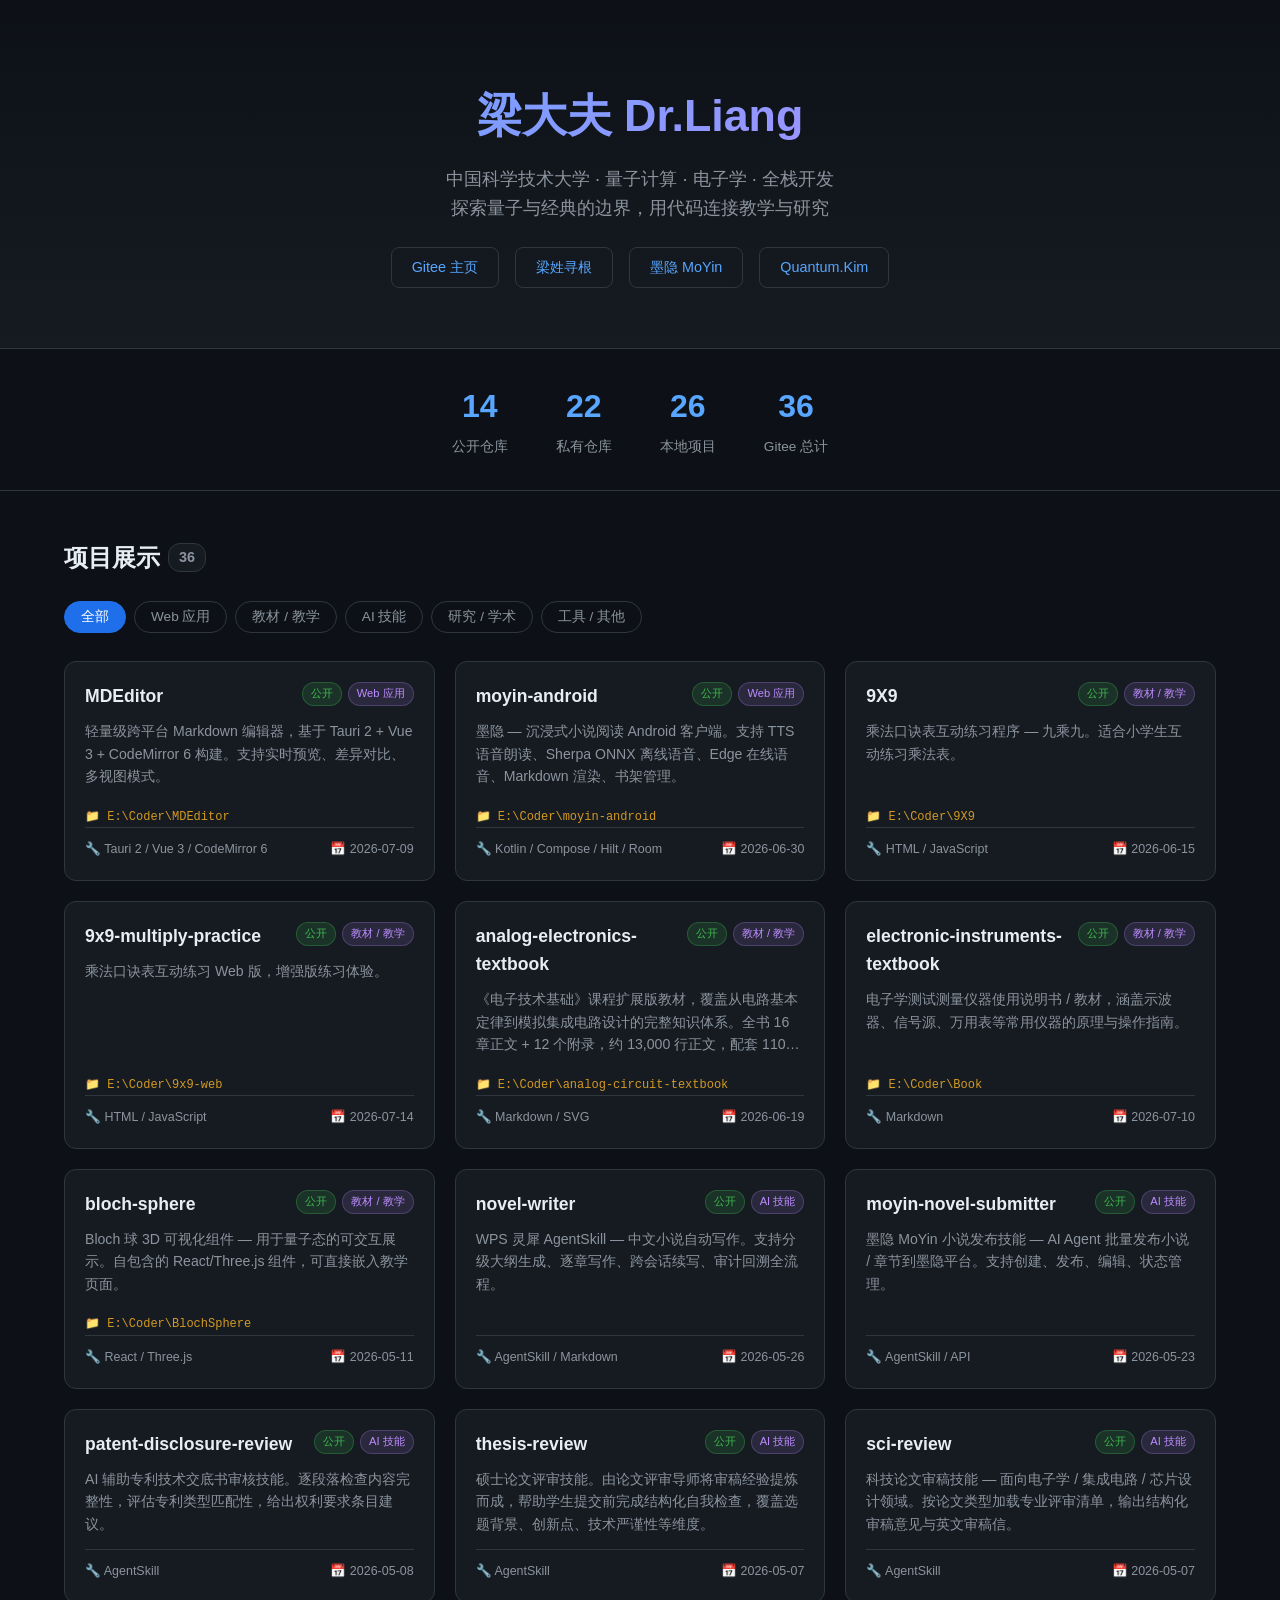
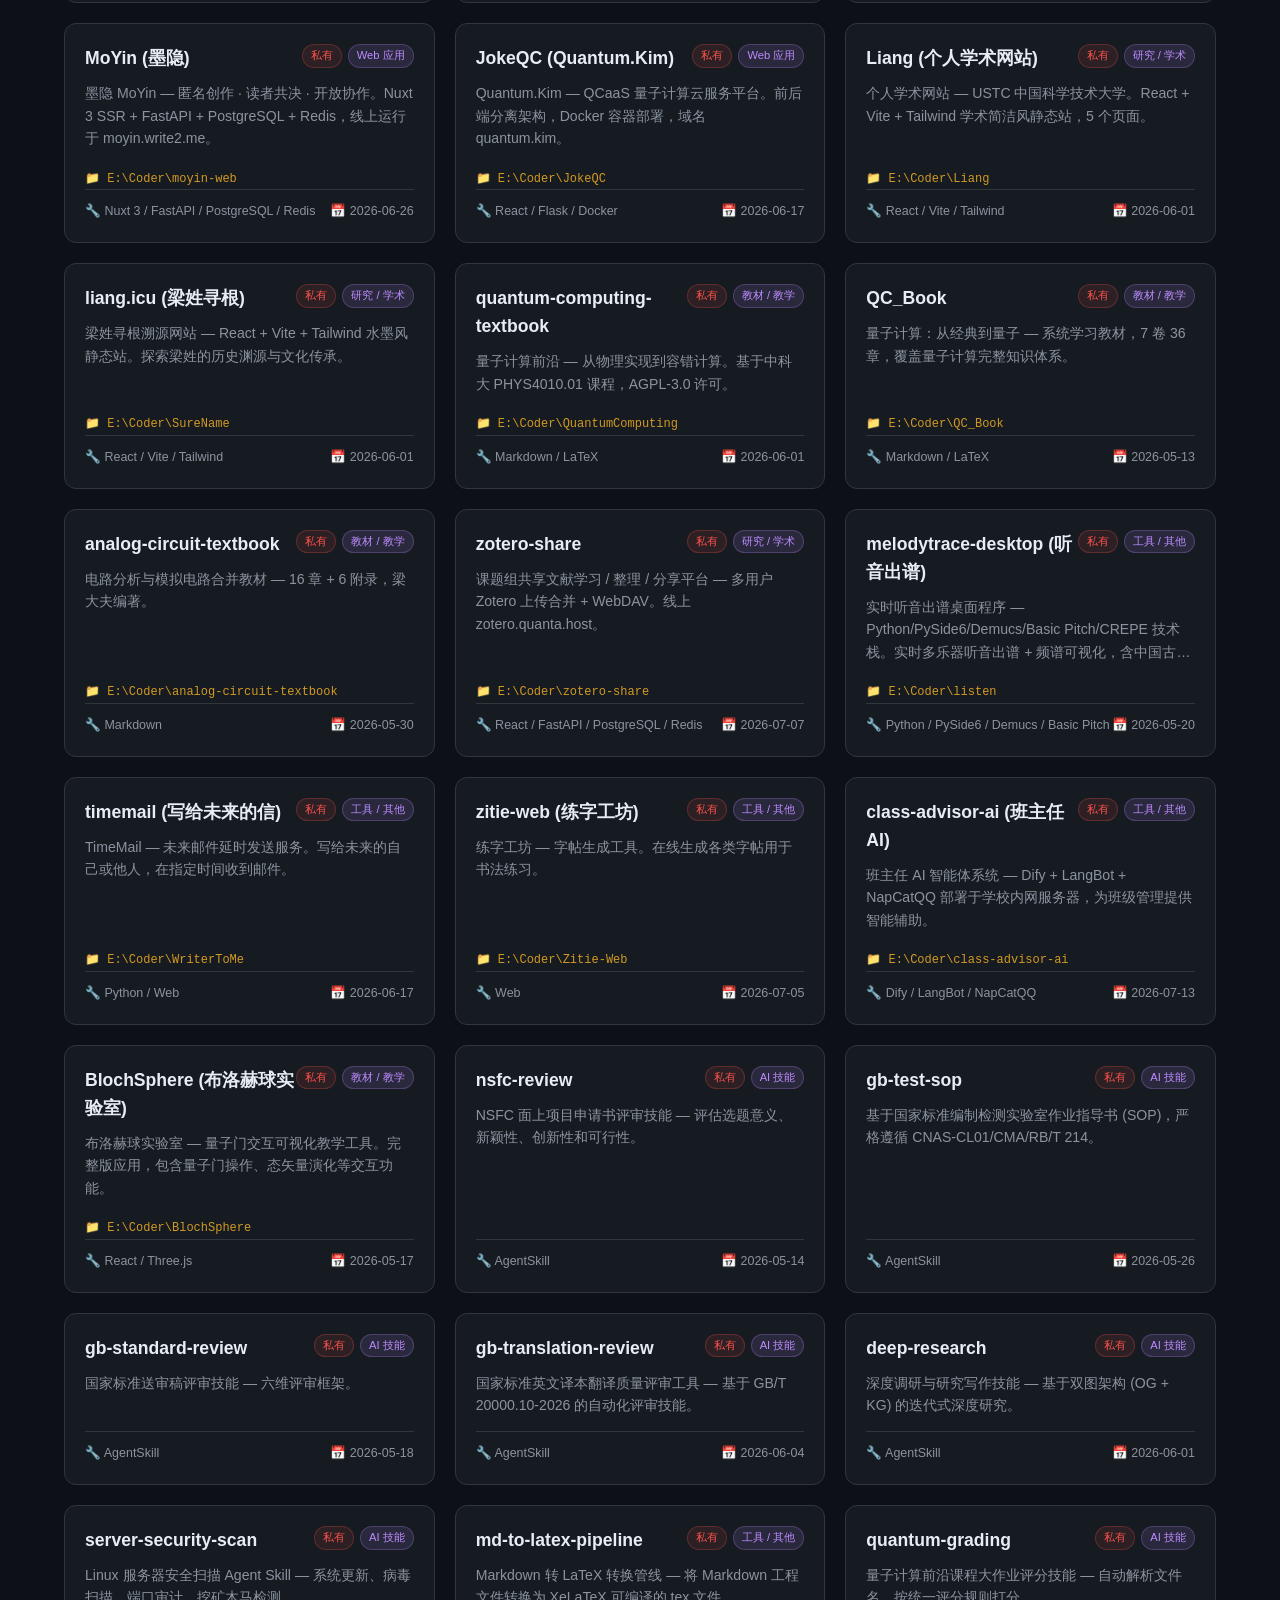
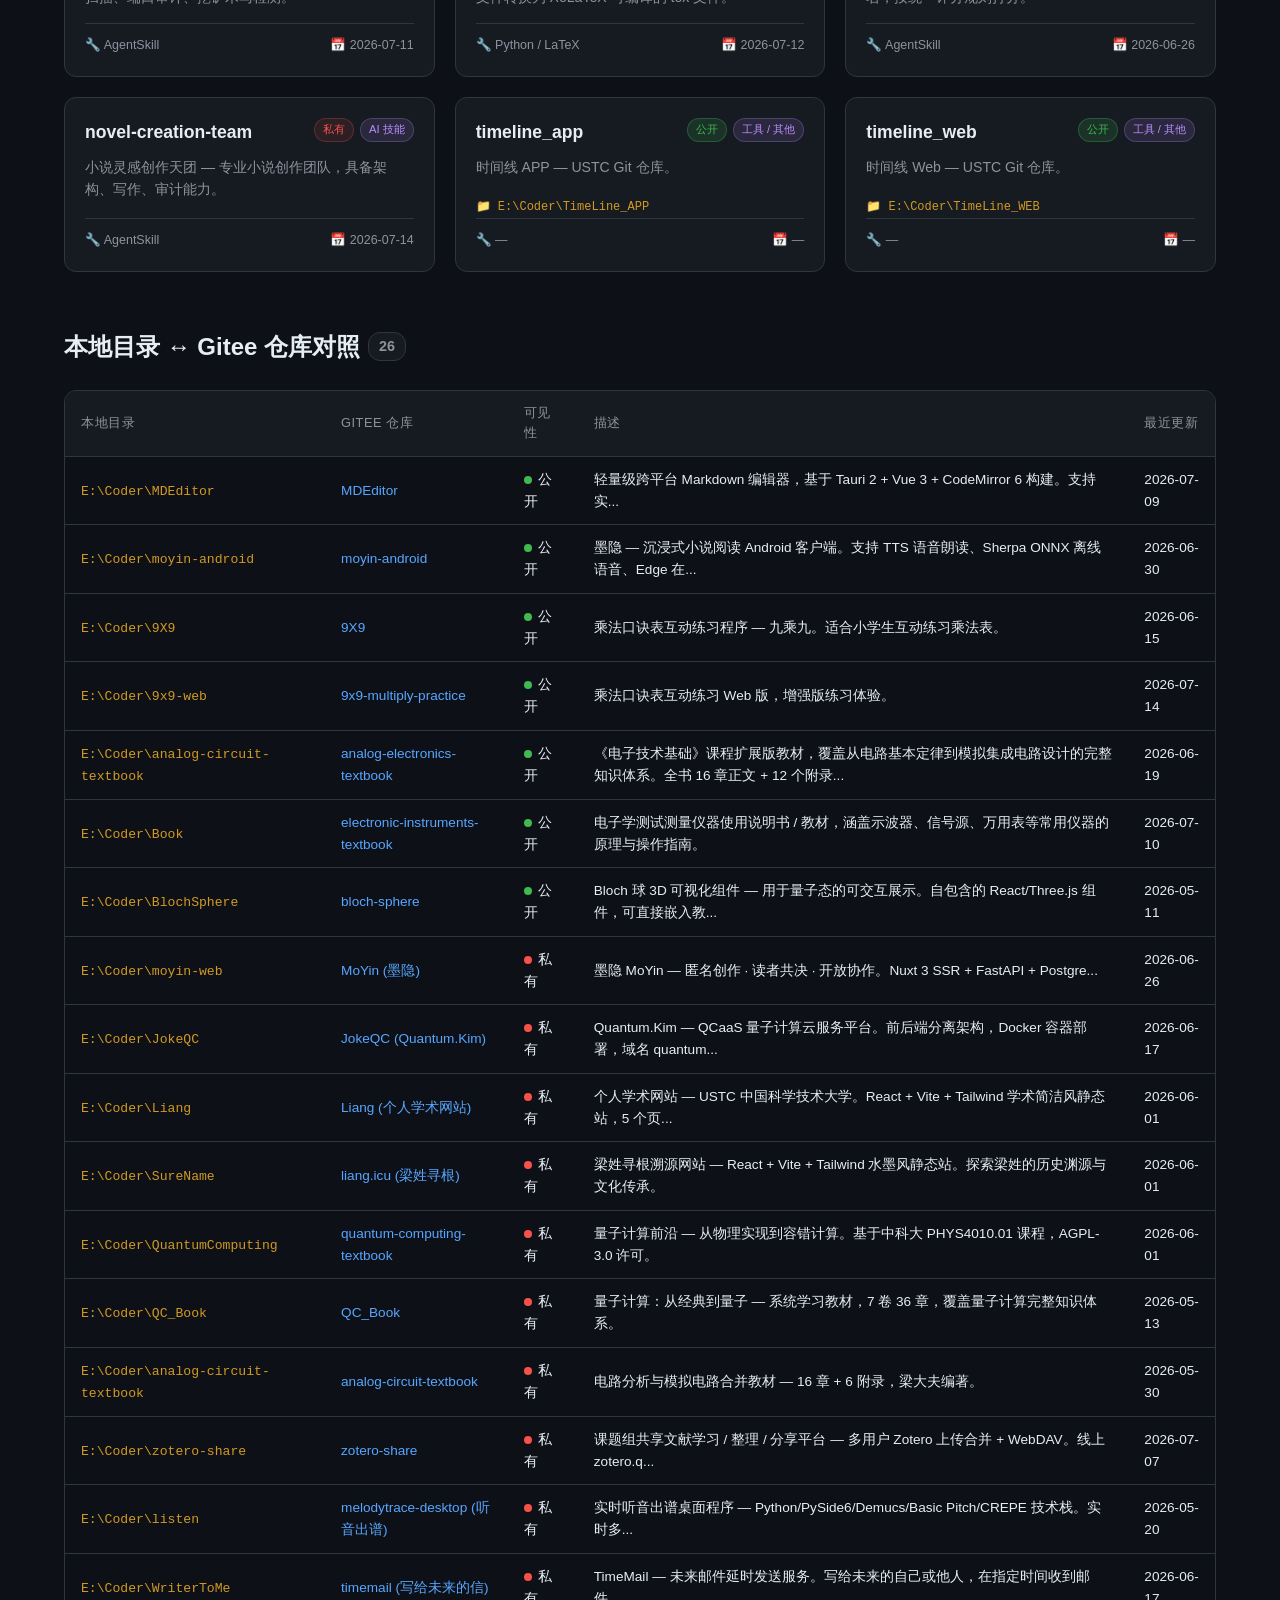
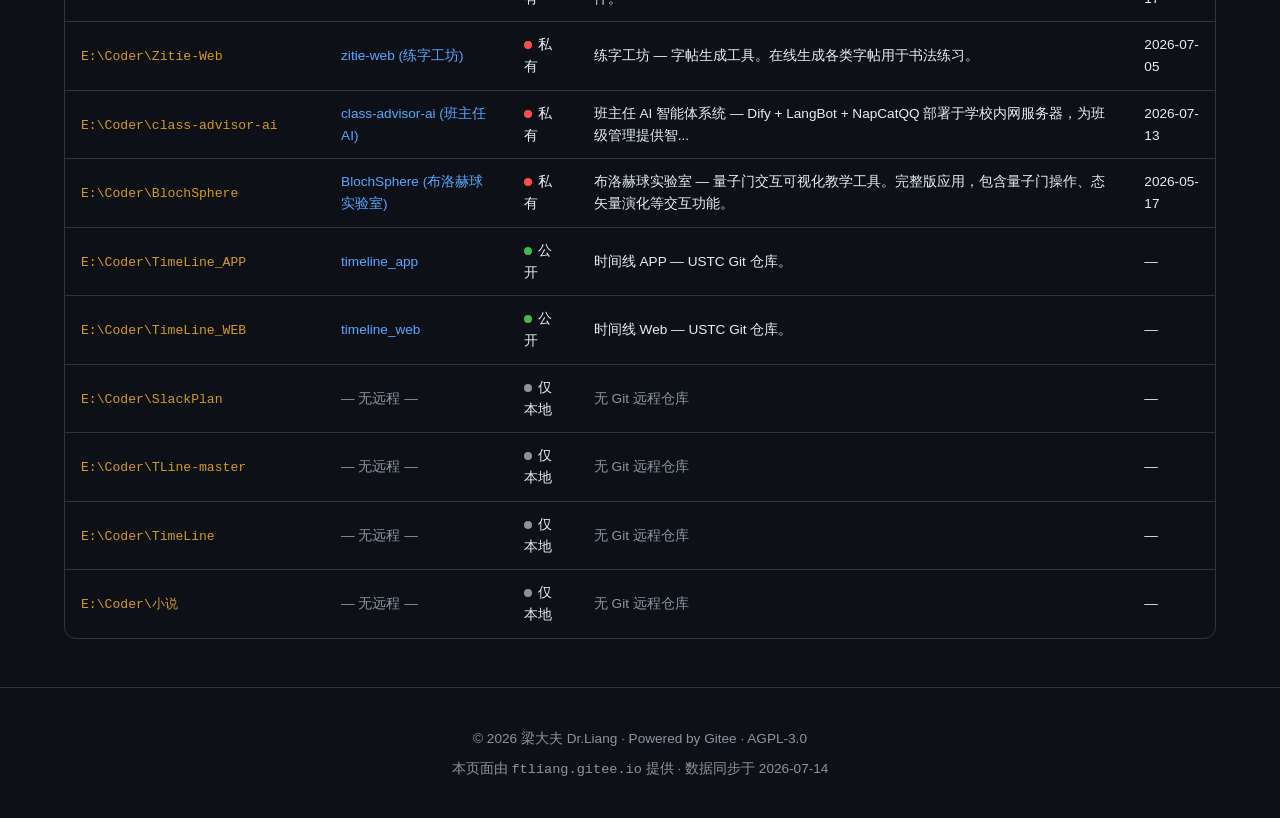
==== index.html @ 01f3856d "feat: 初始化项目展示页面 - 扫描 Gitee 公有库与本地 E:\Coder 目录对照 - 35 个项目（含公开/私有/仅本地） - 深色主题响应式设计 - 分类筛选与对照表" ====
<!DOCTYPE html>
<html lang="zh-CN">
<head>
<meta charset="UTF-8">
<meta name="viewport" content="width=device-width, initial-scale=1.0">
<title>梁大夫 · 项目展示</title>
<style>
  :root {
    --bg: #0d1117;
    --bg-card: #161b22;
    --bg-hover: #1c2230;
    --border: #30363d;
    --text: #e6edf3;
    --text-muted: #8b949e;
    --accent: #58a6ff;
    --accent-dim: #1f6feb;
    --green: #3fb950;
    --orange: #d29922;
    --red: #f85149;
    --purple: #bc8cff;
  }
  * { margin: 0; padding: 0; box-sizing: border-box; }
  body {
    background: var(--bg);
    color: var(--text);
    font-family: -apple-system, BlinkMacSystemFont, 'Segoe UI', 'Noto Sans SC', sans-serif;
    line-height: 1.6;
  }
  a { color: var(--accent); text-decoration: none; transition: color .2s; }
  a:hover { color: var(--purple); }

  /* Hero */
  .hero {
    text-align: center;
    padding: 80px 24px 60px;
    background: linear-gradient(180deg, #0d1117 0%, #161b22 100%);
    border-bottom: 1px solid var(--border);
  }
  .hero h1 {
    font-size: 2.8rem;
    font-weight: 700;
    margin-bottom: 12px;
    background: linear-gradient(135deg, var(--accent) 0%, var(--purple) 100%);
    -webkit-background-clip: text;
    -webkit-text-fill-color: transparent;
    background-clip: text;
  }
  .hero p {
    color: var(--text-muted);
    font-size: 1.15rem;
    max-width: 600px;
    margin: 0 auto;
  }
  .hero-links {
    margin-top: 24px;
    display: flex;
    gap: 16px;
    justify-content: center;
  }
  .hero-links a {
    display: inline-flex;
    align-items: center;
    gap: 6px;
    padding: 8px 20px;
    border: 1px solid var(--border);
    border-radius: 8px;
    font-size: .9rem;
    transition: all .2s;
  }
  .hero-links a:hover {
    border-color: var(--accent);
    background: rgba(88,166,255,.1);
  }

  /* Stats */
  .stats {
    display: flex;
    justify-content: center;
    gap: 48px;
    padding: 32px 24px;
    border-bottom: 1px solid var(--border);
    flex-wrap: wrap;
  }
  .stat-item { text-align: center; }
  .stat-item .num {
    font-size: 2rem;
    font-weight: 700;
    color: var(--accent);
  }
  .stat-item .label {
    font-size: .85rem;
    color: var(--text-muted);
    margin-top: 4px;
  }

  /* Container */
  .container {
    max-width: 1200px;
    margin: 0 auto;
    padding: 48px 24px;
  }

  /* Section title */
  .section-title {
    font-size: 1.5rem;
    font-weight: 600;
    margin-bottom: 24px;
    display: flex;
    align-items: center;
    gap: 8px;
  }
  .section-title .count {
    font-size: .9rem;
    color: var(--text-muted);
    background: var(--bg-card);
    padding: 2px 10px;
    border-radius: 12px;
    border: 1px solid var(--border);
  }

  /* Filter */
  .filters {
    display: flex;
    gap: 8px;
    margin-bottom: 28px;
    flex-wrap: wrap;
  }
  .filter-btn {
    padding: 6px 16px;
    border: 1px solid var(--border);
    border-radius: 20px;
    background: transparent;
    color: var(--text-muted);
    cursor: pointer;
    font-size: .85rem;
    transition: all .2s;
  }
  .filter-btn:hover { border-color: var(--accent); color: var(--text); }
  .filter-btn.active {
    background: var(--accent-dim);
    border-color: var(--accent-dim);
    color: #fff;
  }

  /* Project grid */
  .grid {
    display: grid;
    grid-template-columns: repeat(auto-fill, minmax(340px, 1fr));
    gap: 20px;
  }

  /* Project card */
  .card {
    background: var(--bg-card);
    border: 1px solid var(--border);
    border-radius: 12px;
    padding: 20px;
    transition: all .2s;
    display: flex;
    flex-direction: column;
  }
  .card:hover {
    border-color: var(--accent);
    background: var(--bg-hover);
    transform: translateY(-2px);
  }
  .card-header {
    display: flex;
    align-items: flex-start;
    justify-content: space-between;
    margin-bottom: 10px;
  }
  .card-header h3 {
    font-size: 1.1rem;
    font-weight: 600;
  }
  .card-header h3 a { color: var(--text); }
  .card-header h3 a:hover { color: var(--accent); }
  .badges {
    display: flex;
    gap: 6px;
    flex-shrink: 0;
  }
  .badge {
    font-size: .7rem;
    padding: 2px 8px;
    border-radius: 12px;
    font-weight: 500;
    white-space: nowrap;
  }
  .badge-public { background: rgba(63,185,80,.15); color: var(--green); border: 1px solid rgba(63,185,80,.3); }
  .badge-private { background: rgba(248,81,73,.1); color: var(--red); border: 1px solid rgba(248,81,73,.25); }
  .badge-cat { background: rgba(188,140,255,.12); color: var(--purple); border: 1px solid rgba(188,140,255,.25); }
  .badge-local { background: rgba(210,153,34,.12); color: var(--orange); border: 1px solid rgba(210,153,34,.25); }

  .card-desc {
    color: var(--text-muted);
    font-size: .88rem;
    margin-bottom: 14px;
    flex-grow: 1;
    display: -webkit-box;
    -webkit-line-clamp: 3;
    -webkit-box-orient: vertical;
    overflow: hidden;
  }
  .card-footer {
    display: flex;
    align-items: center;
    justify-content: space-between;
    font-size: .78rem;
    color: var(--text-muted);
    border-top: 1px solid var(--border);
    padding-top: 12px;
    margin-top: auto;
  }
  .card-meta {
    display: flex;
    gap: 14px;
  }
  .card-meta span { display: inline-flex; align-items: center; gap: 4px; }
  .card-local {
    font-size: .75rem;
    color: var(--orange);
    margin-top: 6px;
    font-family: 'Cascadia Code', 'Fira Code', monospace;
  }

  /* Mapping table */
  .mapping-section { margin-top: 56px; }
  .table-wrap {
    overflow-x: auto;
    border: 1px solid var(--border);
    border-radius: 12px;
  }
  table {
    width: 100%;
    border-collapse: collapse;
    font-size: .85rem;
  }
  th, td {
    padding: 12px 16px;
    text-align: left;
    border-bottom: 1px solid var(--border);
  }
  th {
    background: var(--bg-card);
    color: var(--text-muted);
    font-weight: 500;
    font-size: .8rem;
    text-transform: uppercase;
    letter-spacing: .5px;
  }
  tr:last-child td { border-bottom: none; }
  tr:hover { background: var(--bg-card); }
  td code {
    font-family: 'Cascadia Code', 'Fira Code', monospace;
    font-size: .82rem;
    color: var(--orange);
  }
  .status-dot {
    display: inline-block;
    width: 8px;
    height: 8px;
    border-radius: 50%;
    margin-right: 6px;
  }
  .dot-pub { background: var(--green); }
  .dot-pri { background: var(--red); }
  .dot-na { background: var(--text-muted); }

  /* Footer */
  footer {
    text-align: center;
    padding: 40px 24px;
    border-top: 1px solid var(--border);
    color: var(--text-muted);
    font-size: .85rem;
  }
  footer a { color: var(--text-muted); }
  footer a:hover { color: var(--accent); }

  @media (max-width: 768px) {
    .hero h1 { font-size: 2rem; }
    .stats { gap: 24px; }
    .grid { grid-template-columns: 1fr; }
  }
</style>
</head>
<body>

<div class="hero">
  <h1>梁大夫 Dr.Liang</h1>
  <p>中国科学技术大学 · 量子计算 · 电子学 · 全栈开发<br>探索量子与经典的边界，用代码连接教学与研究</p>
  <div class="hero-links">
    <a href="https://gitee.com/ftliang" target="_blank">Gitee 主页</a>
    <a href="https://liang.icu" target="_blank">梁姓寻根</a>
    <a href="https://moyin.write2.me" target="_blank">墨隐 MoYin</a>
    <a href="https://quantum.kim" target="_blank">Quantum.Kim</a>
  </div>
</div>

<div class="stats">
  <div class="stat-item"><div class="num" id="stat-pub">0</div><div class="label">公开仓库</div></div>
  <div class="stat-item"><div class="num" id="stat-pri">0</div><div class="label">私有仓库</div></div>
  <div class="stat-item"><div class="num" id="stat-local">0</div><div class="label">本地项目</div></div>
  <div class="stat-item"><div class="num" id="stat-total">0</div><div class="label">Gitee 总计</div></div>
</div>

<div class="container">
  <div class="section-title">
    项目展示 <span class="count" id="proj-count">0</span>
  </div>

  <div class="filters">
    <button class="filter-btn active" data-filter="all">全部</button>
    <button class="filter-btn" data-filter="web">Web 应用</button>
    <button class="filter-btn" data-filter="edu">教材 / 教学</button>
    <button class="filter-btn" data-filter="skill">AI 技能</button>
    <button class="filter-btn" data-filter="research">研究 / 学术</button>
    <button class="filter-btn" data-filter="tool">工具 / 其他</button>
  </div>

  <div class="grid" id="project-grid"></div>

  <div class="mapping-section">
    <div class="section-title">
      本地目录 ↔ Gitee 仓库对照 <span class="count" id="map-count">0</span>
    </div>
    <div class="table-wrap">
      <table>
        <thead>
          <tr>
            <th>本地目录</th>
            <th>Gitee 仓库</th>
            <th>可见性</th>
            <th>描述</th>
            <th>最近更新</th>
          </tr>
        </thead>
        <tbody id="mapping-body"></tbody>
      </table>
    </div>
  </div>
</div>

<footer>
  <p>© 2026 梁大夫 Dr.Liang · Powered by <a href="https://gitee.com/ftliang" target="_blank">Gitee</a> · AGPL-3.0</p>
  <p style="margin-top:8px;">本页面由 <code>ftliang.gitee.io</code> 提供 · 数据同步于 2026-07-14</p>
</footer>

<script>
const projects = [
  // === 公开仓库 ===
  {
    name: "MDEditor",
    desc: "轻量级跨平台 Markdown 编辑器，基于 Tauri 2 + Vue 3 + CodeMirror 6 构建。支持实时预览、差异对比、多视图模式。",
    url: "https://gitee.com/ftliang/MDEditor",
    cat: "web", catLabel: "Web 应用",
    isPublic: true,
    local: "E:\\Coder\\MDEditor",
    updated: "2026-07-09",
    tech: "Tauri 2 / Vue 3 / CodeMirror 6"
  },
  {
    name: "moyin-android",
    desc: "墨隐 — 沉浸式小说阅读 Android 客户端。支持 TTS 语音朗读、Sherpa ONNX 离线语音、Edge 在线语音、Markdown 渲染、书架管理。",
    url: "https://gitee.com/ftliang/moyin-android",
    cat: "web", catLabel: "Web 应用",
    isPublic: true,
    local: "E:\\Coder\\moyin-android",
    updated: "2026-06-30",
    tech: "Kotlin / Compose / Hilt / Room"
  },
  {
    name: "9X9",
    desc: "乘法口诀表互动练习程序 — 九乘九。适合小学生互动练习乘法表。",
    url: "https://gitee.com/ftliang/9X9",
    cat: "edu", catLabel: "教材 / 教学",
    isPublic: true,
    local: "E:\\Coder\\9X9",
    updated: "2026-06-15",
    tech: "HTML / JavaScript"
  },
  {
    name: "9x9-multiply-practice",
    desc: "乘法口诀表互动练习 Web 版，增强版练习体验。",
    url: "https://gitee.com/ftliang/9x9-multiply-practice",
    cat: "edu", catLabel: "教材 / 教学",
    isPublic: true,
    local: "E:\\Coder\\9x9-web",
    updated: "2026-07-14",
    tech: "HTML / JavaScript"
  },
  {
    name: "analog-electronics-textbook",
    desc: "《电子技术基础》课程扩展版教材，覆盖从电路基本定律到模拟集成电路设计的完整知识体系。全书 16 章正文 + 12 个附录，约 13,000 行正文，配套 110+ 幅 SVG 示意图。",
    url: "https://gitee.com/ftliang/analog-electronics-textbook",
    cat: "edu", catLabel: "教材 / 教学",
    isPublic: true,
    local: "E:\\Coder\\analog-circuit-textbook",
    updated: "2026-06-19",
    tech: "Markdown / SVG"
  },
  {
    name: "electronic-instruments-textbook",
    desc: "电子学测试测量仪器使用说明书 / 教材，涵盖示波器、信号源、万用表等常用仪器的原理与操作指南。",
    url: "https://gitee.com/ftliang/electronic-instruments-textbook",
    cat: "edu", catLabel: "教材 / 教学",
    isPublic: true,
    local: "E:\\Coder\\Book",
    updated: "2026-07-10",
    tech: "Markdown"
  },
  {
    name: "bloch-sphere",
    desc: "Bloch 球 3D 可视化组件 — 用于量子态的可交互展示。自包含的 React/Three.js 组件，可直接嵌入教学页面。",
    url: "https://gitee.com/ftliang/bloch-sphere",
    cat: "edu", catLabel: "教材 / 教学",
    isPublic: true,
    local: "E:\\Coder\\BlochSphere",
    updated: "2026-05-11",
    tech: "React / Three.js"
  },
  {
    name: "novel-writer",
    desc: "WPS 灵犀 AgentSkill — 中文小说自动写作。支持分级大纲生成、逐章写作、跨会话续写、审计回溯全流程。",
    url: "https://gitee.com/ftliang/novel-writer",
    cat: "skill", catLabel: "AI 技能",
    isPublic: true,
    local: null,
    updated: "2026-05-26",
    tech: "AgentSkill / Markdown"
  },
  {
    name: "moyin-novel-submitter",
    desc: "墨隐 MoYin 小说发布技能 — AI Agent 批量发布小说 / 章节到墨隐平台。支持创建、发布、编辑、状态管理。",
    url: "https://gitee.com/ftliang/moyin-novel-submitter",
    cat: "skill", catLabel: "AI 技能",
    isPublic: true,
    local: null,
    updated: "2026-05-23",
    tech: "AgentSkill / API"
  },
  {
    name: "patent-disclosure-review",
    desc: "AI 辅助专利技术交底书审核技能。逐段落检查内容完整性，评估专利类型匹配性，给出权利要求条目建议。",
    url: "https://gitee.com/ftliang/patent-disclosure-review",
    cat: "skill", catLabel: "AI 技能",
    isPublic: true,
    local: null,
    updated: "2026-05-08",
    tech: "AgentSkill"
  },
  {
    name: "thesis-review",
    desc: "硕士论文评审技能。由论文评审导师将审稿经验提炼而成，帮助学生提交前完成结构化自我检查，覆盖选题背景、创新点、技术严谨性等维度。",
    url: "https://gitee.com/ftliang/thesis-review",
    cat: "skill", catLabel: "AI 技能",
    isPublic: true,
    local: null,
    updated: "2026-05-07",
    tech: "AgentSkill"
  },
  {
    name: "sci-review",
    desc: "科技论文审稿技能 — 面向电子学 / 集成电路 / 芯片设计领域。按论文类型加载专业评审清单，输出结构化审稿意见与英文审稿信。",
    url: "https://gitee.com/ftliang/sci-review",
    cat: "skill", catLabel: "AI 技能",
    isPublic: true,
    local: null,
    updated: "2026-05-07",
    tech: "AgentSkill"
  },

  // === 私有仓库（有本地副本） ===
  {
    name: "MoYin (墨隐)",
    desc: "墨隐 MoYin — 匿名创作 · 读者共决 · 开放协作。Nuxt 3 SSR + FastAPI + PostgreSQL + Redis，线上运行于 moyin.write2.me。",
    url: "https://gitee.com/ftliang/MoYin",
    cat: "web", catLabel: "Web 应用",
    isPublic: false,
    local: "E:\\Coder\\moyin-web",
    updated: "2026-06-26",
    tech: "Nuxt 3 / FastAPI / PostgreSQL / Redis"
  },
  {
    name: "JokeQC (Quantum.Kim)",
    desc: "Quantum.Kim — QCaaS 量子计算云服务平台。前后端分离架构，Docker 容器部署，域名 quantum.kim。",
    url: "https://gitee.com/ftliang/JokeQC",
    cat: "web", catLabel: "Web 应用",
    isPublic: false,
    local: "E:\\Coder\\JokeQC",
    updated: "2026-06-17",
    tech: "React / Flask / Docker"
  },
  {
    name: "Liang (个人学术网站)",
    desc: "个人学术网站 — USTC 中国科学技术大学。React + Vite + Tailwind 学术简洁风静态站，5 个页面。",
    url: "https://gitee.com/ftliang/Liang",
    cat: "research", catLabel: "研究 / 学术",
    isPublic: false,
    local: "E:\\Coder\\Liang",
    updated: "2026-06-01",
    tech: "React / Vite / Tailwind"
  },
  {
    name: "liang.icu (梁姓寻根)",
    desc: "梁姓寻根溯源网站 — React + Vite + Tailwind 水墨风静态站。探索梁姓的历史渊源与文化传承。",
    url: "https://gitee.com/ftliang/liang.icu",
    cat: "research", catLabel: "研究 / 学术",
    isPublic: false,
    local: "E:\\Coder\\SureName",
    updated: "2026-06-01",
    tech: "React / Vite / Tailwind"
  },
  {
    name: "quantum-computing-textbook",
    desc: "量子计算前沿 — 从物理实现到容错计算。基于中科大 PHYS4010.01 课程，AGPL-3.0 许可。",
    url: "https://gitee.com/ftliang/quantum-computing-textbook",
    cat: "edu", catLabel: "教材 / 教学",
    isPublic: false,
    local: "E:\\Coder\\QuantumComputing",
    updated: "2026-06-01",
    tech: "Markdown / LaTeX"
  },
  {
    name: "QC_Book",
    desc: "量子计算：从经典到量子 — 系统学习教材，7 卷 36 章，覆盖量子计算完整知识体系。",
    url: "https://gitee.com/ftliang/QC_Book",
    cat: "edu", catLabel: "教材 / 教学",
    isPublic: false,
    local: "E:\\Coder\\QC_Book",
    updated: "2026-05-13",
    tech: "Markdown / LaTeX"
  },
  {
    name: "analog-circuit-textbook",
    desc: "电路分析与模拟电路合并教材 — 16 章 + 6 附录，梁大夫编著。",
    url: "https://gitee.com/ftliang/analog-circuit-textbook",
    cat: "edu", catLabel: "教材 / 教学",
    isPublic: false,
    local: "E:\\Coder\\analog-circuit-textbook",
    updated: "2026-05-30",
    tech: "Markdown"
  },
  {
    name: "zotero-share",
    desc: "课题组共享文献学习 / 整理 / 分享平台 — 多用户 Zotero 上传合并 + WebDAV。线上 zotero.quanta.host。",
    url: "https://gitee.com/ftliang/zotero-share",
    cat: "research", catLabel: "研究 / 学术",
    isPublic: false,
    local: "E:\\Coder\\zotero-share",
    updated: "2026-07-07",
    tech: "React / FastAPI / PostgreSQL / Redis"
  },
  {
    name: "melodytrace-desktop (听音出谱)",
    desc: "实时听音出谱桌面程序 — Python/PySide6/Demucs/Basic Pitch/CREPE 技术栈。实时多乐器听音出谱 + 频谱可视化，含中国古典乐器完整支持，输出五线谱 + 简谱双谱对照。",
    url: "https://gitee.com/ftliang/melodytrace-desktop",
    cat: "tool", catLabel: "工具 / 其他",
    isPublic: false,
    local: "E:\\Coder\\listen",
    updated: "2026-05-20",
    tech: "Python / PySide6 / Demucs / Basic Pitch"
  },
  {
    name: "timemail (写给未来的信)",
    desc: "TimeMail — 未来邮件延时发送服务。写给未来的自己或他人，在指定时间收到邮件。",
    url: "https://gitee.com/ftliang/timemail",
    cat: "tool", catLabel: "工具 / 其他",
    isPublic: false,
    local: "E:\\Coder\\WriterToMe",
    updated: "2026-06-17",
    tech: "Python / Web"
  },
  {
    name: "zitie-web (练字工坊)",
    desc: "练字工坊 — 字帖生成工具。在线生成各类字帖用于书法练习。",
    url: "https://gitee.com/ftliang/zitie-web",
    cat: "tool", catLabel: "工具 / 其他",
    isPublic: false,
    local: "E:\\Coder\\Zitie-Web",
    updated: "2026-07-05",
    tech: "Web"
  },
  {
    name: "class-advisor-ai (班主任AI)",
    desc: "班主任 AI 智能体系统 — Dify + LangBot + NapCatQQ 部署于学校内网服务器，为班级管理提供智能辅助。",
    url: "https://gitee.com/ftliang/class-advisor-ai",
    cat: "tool", catLabel: "工具 / 其他",
    isPublic: false,
    local: "E:\\Coder\\class-advisor-ai",
    updated: "2026-07-13",
    tech: "Dify / LangBot / NapCatQQ"
  },
  {
    name: "BlochSphere (布洛赫球实验室)",
    desc: "布洛赫球实验室 — 量子门交互可视化教学工具。完整版应用，包含量子门操作、态矢量演化等交互功能。",
    url: "https://gitee.com/ftliang/BlochSphere",
    cat: "edu", catLabel: "教材 / 教学",
    isPublic: false,
    local: "E:\\Coder\\BlochSphere",
    updated: "2026-05-17",
    tech: "React / Three.js"
  },

  // === 仅 Gitee 上的私有仓库（无本地 E:\Coder 副本） ===
  {
    name: "nsfc-review",
    desc: "NSFC 面上项目申请书评审技能 — 评估选题意义、新颖性、创新性和可行性。",
    url: "https://gitee.com/ftliang/nsfc-review",
    cat: "skill", catLabel: "AI 技能",
    isPublic: false,
    local: null,
    updated: "2026-05-14",
    tech: "AgentSkill"
  },
  {
    name: "gb-test-sop",
    desc: "基于国家标准编制检测实验室作业指导书 (SOP)，严格遵循 CNAS-CL01/CMA/RB/T 214。",
    url: "https://gitee.com/ftliang/gb-test-sop",
    cat: "skill", catLabel: "AI 技能",
    isPublic: false,
    local: null,
    updated: "2026-05-26",
    tech: "AgentSkill"
  },
  {
    name: "gb-standard-review",
    desc: "国家标准送审稿评审技能 — 六维评审框架。",
    url: "https://gitee.com/ftliang/gb-standard-review",
    cat: "skill", catLabel: "AI 技能",
    isPublic: false,
    local: null,
    updated: "2026-05-18",
    tech: "AgentSkill"
  },
  {
    name: "gb-translation-review",
    desc: "国家标准英文译本翻译质量评审工具 — 基于 GB/T 20000.10-2026 的自动化评审技能。",
    url: "https://gitee.com/ftliang/gb-translation-review",
    cat: "skill", catLabel: "AI 技能",
    isPublic: false,
    local: null,
    updated: "2026-06-04",
    tech: "AgentSkill"
  },
  {
    name: "deep-research",
    desc: "深度调研与研究写作技能 — 基于双图架构 (OG + KG) 的迭代式深度研究。",
    url: "https://gitee.com/ftliang/deep-research",
    cat: "skill", catLabel: "AI 技能",
    isPublic: false,
    local: null,
    updated: "2026-06-01",
    tech: "AgentSkill"
  },
  {
    name: "server-security-scan",
    desc: "Linux 服务器安全扫描 Agent Skill — 系统更新、病毒扫描、端口审计、挖矿木马检测。",
    url: "https://gitee.com/ftliang/server-security-scan",
    cat: "skill", catLabel: "AI 技能",
    isPublic: false,
    local: null,
    updated: "2026-07-11",
    tech: "AgentSkill"
  },
  {
    name: "md-to-latex-pipeline",
    desc: "Markdown 转 LaTeX 转换管线 — 将 Markdown 工程文件转换为 XeLaTeX 可编译的 tex 文件。",
    url: "https://gitee.com/ftliang/md-to-latex-pipeline",
    cat: "tool", catLabel: "工具 / 其他",
    isPublic: false,
    local: null,
    updated: "2026-07-12",
    tech: "Python / LaTeX"
  },
  {
    name: "quantum-grading",
    desc: "量子计算前沿课程大作业评分技能 — 自动解析文件名，按统一评分规则打分。",
    url: "https://gitee.com/ftliang/quantum-grading",
    cat: "skill", catLabel: "AI 技能",
    isPublic: false,
    local: null,
    updated: "2026-06-26",
    tech: "AgentSkill"
  },
  {
    name: "novel-creation-team",
    desc: "小说灵感创作天团 — 专业小说创作团队，具备架构、写作、审计能力。",
    url: "https://gitee.com/ftliang/novel-creation-team",
    cat: "skill", catLabel: "AI 技能",
    isPublic: false,
    local: null,
    updated: "2026-07-14",
    tech: "AgentSkill"
  },

  // === USTC Git 仓库 ===
  {
    name: "timeline_app",
    desc: "时间线 APP — USTC Git 仓库。",
    url: "https://git.ustc.edu.cn/Liang/timeline_app",
    cat: "tool", catLabel: "工具 / 其他",
    isPublic: true,
    local: "E:\\Coder\\TimeLine_APP",
    updated: "—",
    tech: "—"
  },
  {
    name: "timeline_web",
    desc: "时间线 Web — USTC Git 仓库。",
    url: "https://git.ustc.edu.cn/Liang/timeline_web",
    cat: "tool", catLabel: "工具 / 其他",
    isPublic: true,
    local: "E:\\Coder\\TimeLine_WEB",
    updated: "—",
    tech: "—"
  },
];

const localOnlyDirs = [
  { dir: "E:\\Coder\\SlackPlan", note: "无 Git 远程仓库" },
  { dir: "E:\\Coder\\TLine-master", note: "无 Git 远程仓库" },
  { dir: "E:\\Coder\\TimeLine", note: "无 Git 远程仓库" },
  { dir: "E:\\Coder\\小说", note: "无 Git 远程仓库" },
];

// === Rendering ===
const grid = document.getElementById('project-grid');
const mappingBody = document.getElementById('mapping-body');

function formatDate(d) {
  if (d === '—') return '—';
  return d;
}

function renderProjects(filter) {
  grid.innerHTML = '';
  const filtered = filter === 'all' ? projects : projects.filter(p => p.cat === filter);
  filtered.forEach(p => {
    const card = document.createElement('div');
    card.className = 'card';
    const badges = `
      <span class="badge ${p.isPublic ? 'badge-public' : 'badge-private'}">${p.isPublic ? '公开' : '私有'}</span>
      <span class="badge badge-cat">${p.catLabel}</span>
    `;
    const localInfo = p.local
      ? `<div class="card-local">📁 ${p.local}</div>`
      : '';
    card.innerHTML = `
      <div class="card-header">
        <h3><a href="${p.url}" target="_blank">${p.name}</a></h3>
        <div class="badges">${badges}</div>
      </div>
      <div class="card-desc">${p.desc}</div>
      ${localInfo}
      <div class="card-footer">
        <div class="card-meta">
          <span>🔧 ${p.tech}</span>
        </div>
        <span>📅 ${formatDate(p.updated)}</span>
      </div>
    `;
    grid.appendChild(card);
  });
  document.getElementById('proj-count').textContent = filtered.length;
}

function renderMapping() {
  mappingBody.innerHTML = '';
  // Projects with local mapping
  projects.filter(p => p.local).forEach(p => {
    const tr = document.createElement('tr');
    const dotClass = p.isPublic ? 'dot-pub' : 'dot-pri';
    const visLabel = p.isPublic ? '公开' : '私有';
    tr.innerHTML = `
      <td><code>${p.local}</code></td>
      <td><a href="${p.url}" target="_blank">${p.name}</a></td>
      <td><span class="status-dot ${dotClass}"></span>${visLabel}</td>
      <td>${p.desc.substring(0, 60)}${p.desc.length > 60 ? '...' : ''}</td>
      <td>${formatDate(p.updated)}</td>
    `;
    mappingBody.appendChild(tr);
  });
  // Local-only dirs (no remote)
  localOnlyDirs.forEach(d => {
    const tr = document.createElement('tr');
    tr.innerHTML = `
      <td><code>${d.dir}</code></td>
      <td style="color:var(--text-muted)">— 无远程 —</td>
      <td><span class="status-dot dot-na"></span>仅本地</td>
      <td style="color:var(--text-muted)">${d.note}</td>
      <td>—</td>
    `;
    mappingBody.appendChild(tr);
  });
  document.getElementById('map-count').textContent = projects.filter(p => p.local).length + localOnlyDirs.length;
}

function renderStats() {
  const pub = projects.filter(p => p.isPublic).length;
  const pri = projects.filter(p => !p.isPublic).length;
  const local = projects.filter(p => p.local).length + localOnlyDirs.length;
  document.getElementById('stat-pub').textContent = pub;
  document.getElementById('stat-pri').textContent = pri;
  document.getElementById('stat-local').textContent = local;
  document.getElementById('stat-total').textContent = pub + pri;
}

// Filters
document.querySelectorAll('.filter-btn').forEach(btn => {
  btn.addEventListener('click', () => {
    document.querySelectorAll('.filter-btn').forEach(b => b.classList.remove('active'));
    btn.classList.add('active');
    renderProjects(btn.dataset.filter);
  });
});

renderProjects('all');
renderMapping();
renderStats();
</script>

</body>
</html>
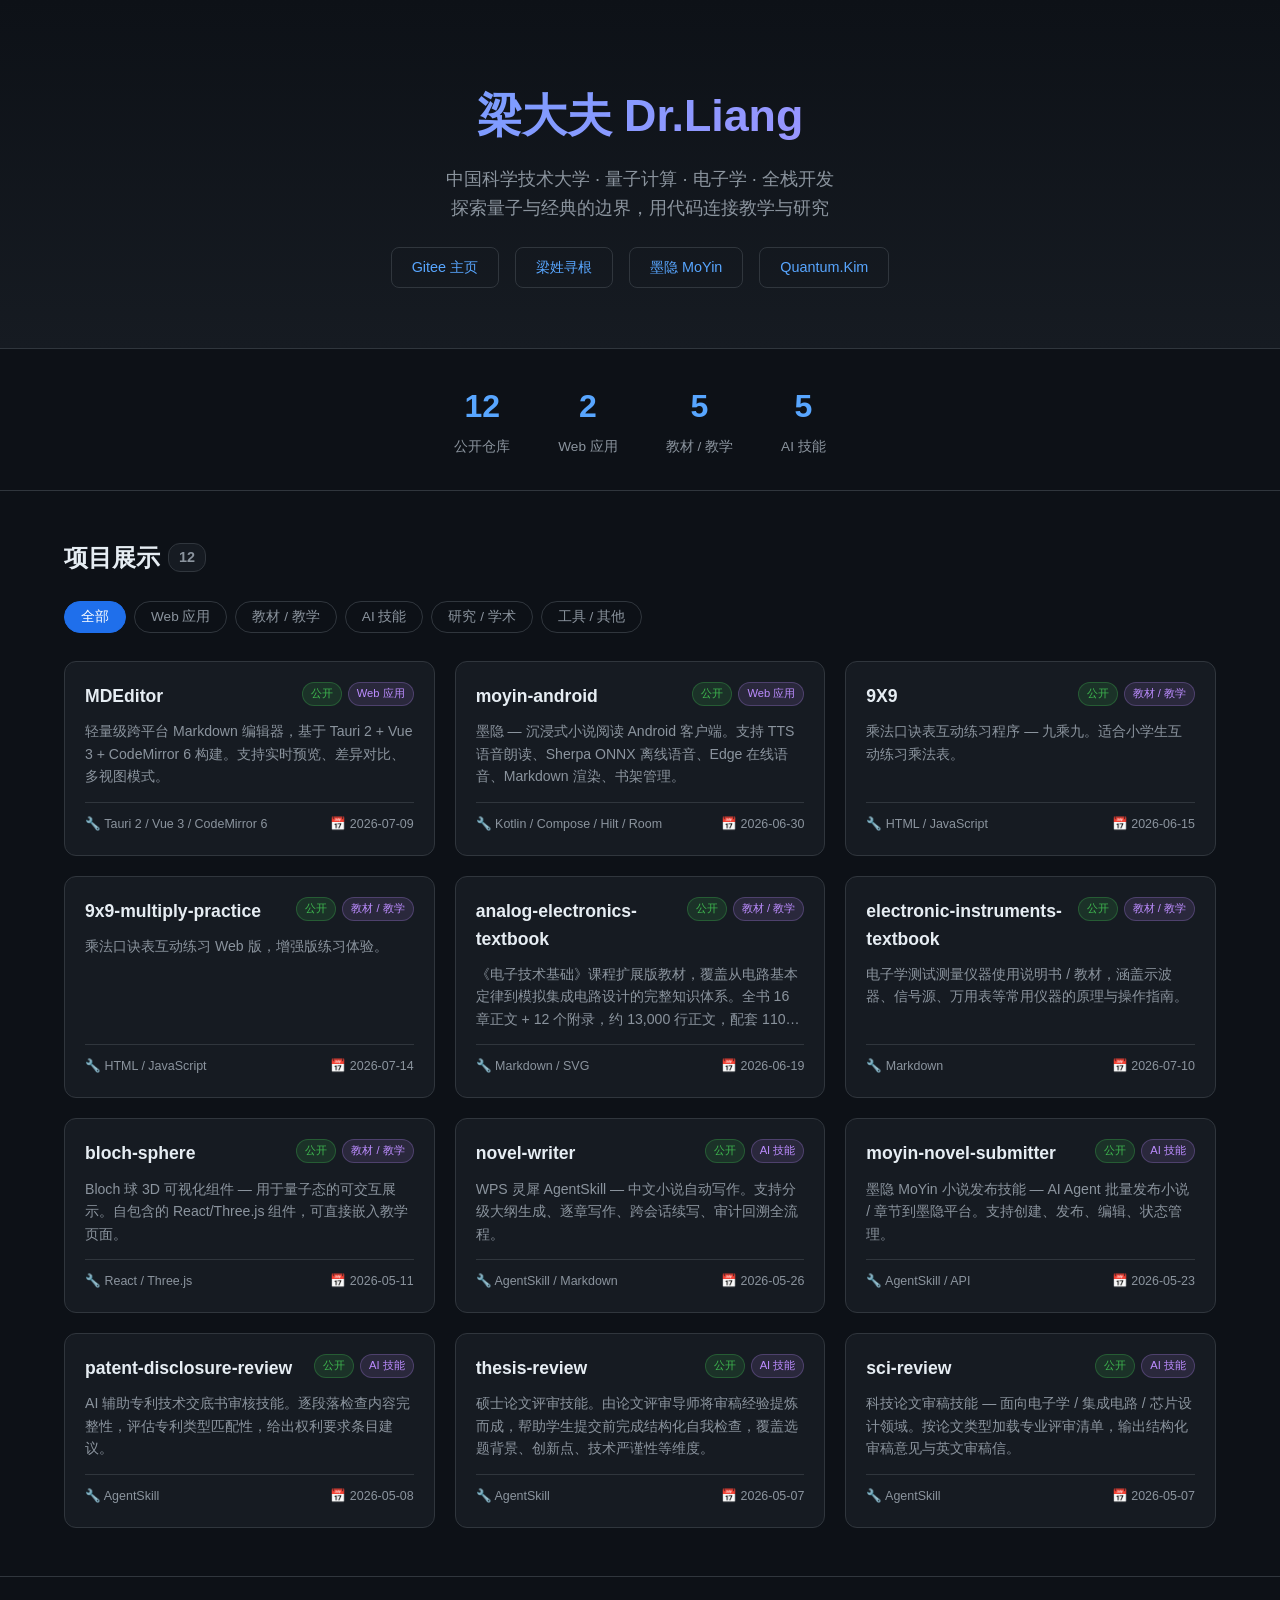
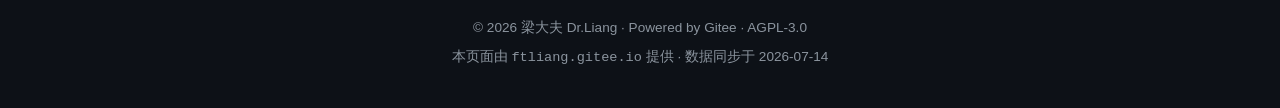
==== commit 899107fa: "refactor: 仅保留公开仓库，移除私有库与本地目录对照信息" ====
--- a/index.html
+++ b/index.html
@@ -189,9 +189,7 @@
     white-space: nowrap;
   }
   .badge-public { background: rgba(63,185,80,.15); color: var(--green); border: 1px solid rgba(63,185,80,.3); }
-  .badge-private { background: rgba(248,81,73,.1); color: var(--red); border: 1px solid rgba(248,81,73,.25); }
   .badge-cat { background: rgba(188,140,255,.12); color: var(--purple); border: 1px solid rgba(188,140,255,.25); }
-  .badge-local { background: rgba(210,153,34,.12); color: var(--orange); border: 1px solid rgba(210,153,34,.25); }
 
   .card-desc {
     color: var(--text-muted);
@@ -218,55 +216,6 @@
     gap: 14px;
   }
   .card-meta span { display: inline-flex; align-items: center; gap: 4px; }
-  .card-local {
-    font-size: .75rem;
-    color: var(--orange);
-    margin-top: 6px;
-    font-family: 'Cascadia Code', 'Fira Code', monospace;
-  }
-
-  /* Mapping table */
-  .mapping-section { margin-top: 56px; }
-  .table-wrap {
-    overflow-x: auto;
-    border: 1px solid var(--border);
-    border-radius: 12px;
-  }
-  table {
-    width: 100%;
-    border-collapse: collapse;
-    font-size: .85rem;
-  }
-  th, td {
-    padding: 12px 16px;
-    text-align: left;
-    border-bottom: 1px solid var(--border);
-  }
-  th {
-    background: var(--bg-card);
-    color: var(--text-muted);
-    font-weight: 500;
-    font-size: .8rem;
-    text-transform: uppercase;
-    letter-spacing: .5px;
-  }
-  tr:last-child td { border-bottom: none; }
-  tr:hover { background: var(--bg-card); }
-  td code {
-    font-family: 'Cascadia Code', 'Fira Code', monospace;
-    font-size: .82rem;
-    color: var(--orange);
-  }
-  .status-dot {
-    display: inline-block;
-    width: 8px;
-    height: 8px;
-    border-radius: 50%;
-    margin-right: 6px;
-  }
-  .dot-pub { background: var(--green); }
-  .dot-pri { background: var(--red); }
-  .dot-na { background: var(--text-muted); }
 
   /* Footer */
   footer {
@@ -300,10 +249,10 @@
 </div>
 
 <div class="stats">
-  <div class="stat-item"><div class="num" id="stat-pub">0</div><div class="label">公开仓库</div></div>
-  <div class="stat-item"><div class="num" id="stat-pri">0</div><div class="label">私有仓库</div></div>
-  <div class="stat-item"><div class="num" id="stat-local">0</div><div class="label">本地项目</div></div>
-  <div class="stat-item"><div class="num" id="stat-total">0</div><div class="label">Gitee 总计</div></div>
+  <div class="stat-item"><div class="num" id="stat-total">0</div><div class="label">公开仓库</div></div>
+  <div class="stat-item"><div class="num" id="stat-web">0</div><div class="label">Web 应用</div></div>
+  <div class="stat-item"><div class="num" id="stat-edu">0</div><div class="label">教材 / 教学</div></div>
+  <div class="stat-item"><div class="num" id="stat-skill">0</div><div class="label">AI 技能</div></div>
 </div>
 
 <div class="container">
@@ -321,26 +270,6 @@
   </div>
 
   <div class="grid" id="project-grid"></div>
-
-  <div class="mapping-section">
-    <div class="section-title">
-      本地目录 ↔ Gitee 仓库对照 <span class="count" id="map-count">0</span>
-    </div>
-    <div class="table-wrap">
-      <table>
-        <thead>
-          <tr>
-            <th>本地目录</th>
-            <th>Gitee 仓库</th>
-            <th>可见性</th>
-            <th>描述</th>
-            <th>最近更新</th>
-          </tr>
-        </thead>
-        <tbody id="mapping-body"></tbody>
-      </table>
-    </div>
-  </div>
 </div>
 
 <footer>
@@ -350,14 +279,11 @@
 
 <script>
 const projects = [
-  // === 公开仓库 ===
   {
     name: "MDEditor",
     desc: "轻量级跨平台 Markdown 编辑器，基于 Tauri 2 + Vue 3 + CodeMirror 6 构建。支持实时预览、差异对比、多视图模式。",
     url: "https://gitee.com/ftliang/MDEditor",
     cat: "web", catLabel: "Web 应用",
-    isPublic: true,
-    local: "E:\\Coder\\MDEditor",
     updated: "2026-07-09",
     tech: "Tauri 2 / Vue 3 / CodeMirror 6"
   },
@@ -366,8 +292,6 @@
     desc: "墨隐 — 沉浸式小说阅读 Android 客户端。支持 TTS 语音朗读、Sherpa ONNX 离线语音、Edge 在线语音、Markdown 渲染、书架管理。",
     url: "https://gitee.com/ftliang/moyin-android",
     cat: "web", catLabel: "Web 应用",
-    isPublic: true,
-    local: "E:\\Coder\\moyin-android",
     updated: "2026-06-30",
     tech: "Kotlin / Compose / Hilt / Room"
   },
@@ -376,8 +300,6 @@
     desc: "乘法口诀表互动练习程序 — 九乘九。适合小学生互动练习乘法表。",
     url: "https://gitee.com/ftliang/9X9",
     cat: "edu", catLabel: "教材 / 教学",
-    isPublic: true,
-    local: "E:\\Coder\\9X9",
     updated: "2026-06-15",
     tech: "HTML / JavaScript"
   },
@@ -386,8 +308,6 @@
     desc: "乘法口诀表互动练习 Web 版，增强版练习体验。",
     url: "https://gitee.com/ftliang/9x9-multiply-practice",
     cat: "edu", catLabel: "教材 / 教学",
-    isPublic: true,
-    local: "E:\\Coder\\9x9-web",
     updated: "2026-07-14",
     tech: "HTML / JavaScript"
   },
@@ -396,8 +316,6 @@
     desc: "《电子技术基础》课程扩展版教材，覆盖从电路基本定律到模拟集成电路设计的完整知识体系。全书 16 章正文 + 12 个附录，约 13,000 行正文，配套 110+ 幅 SVG 示意图。",
     url: "https://gitee.com/ftliang/analog-electronics-textbook",
     cat: "edu", catLabel: "教材 / 教学",
-    isPublic: true,
-    local: "E:\\Coder\\analog-circuit-textbook",
     updated: "2026-06-19",
     tech: "Markdown / SVG"
   },
@@ -406,8 +324,6 @@
     desc: "电子学测试测量仪器使用说明书 / 教材，涵盖示波器、信号源、万用表等常用仪器的原理与操作指南。",
     url: "https://gitee.com/ftliang/electronic-instruments-textbook",
     cat: "edu", catLabel: "教材 / 教学",
-    isPublic: true,
-    local: "E:\\Coder\\Book",
     updated: "2026-07-10",
     tech: "Markdown"
   },
@@ -416,8 +332,6 @@
     desc: "Bloch 球 3D 可视化组件 — 用于量子态的可交互展示。自包含的 React/Three.js 组件，可直接嵌入教学页面。",
     url: "https://gitee.com/ftliang/bloch-sphere",
     cat: "edu", catLabel: "教材 / 教学",
-    isPublic: true,
-    local: "E:\\Coder\\BlochSphere",
     updated: "2026-05-11",
     tech: "React / Three.js"
   },
@@ -426,8 +340,6 @@
     desc: "WPS 灵犀 AgentSkill — 中文小说自动写作。支持分级大纲生成、逐章写作、跨会话续写、审计回溯全流程。",
     url: "https://gitee.com/ftliang/novel-writer",
     cat: "skill", catLabel: "AI 技能",
-    isPublic: true,
-    local: null,
     updated: "2026-05-26",
     tech: "AgentSkill / Markdown"
   },
@@ -436,8 +348,6 @@
     desc: "墨隐 MoYin 小说发布技能 — AI Agent 批量发布小说 / 章节到墨隐平台。支持创建、发布、编辑、状态管理。",
     url: "https://gitee.com/ftliang/moyin-novel-submitter",
     cat: "skill", catLabel: "AI 技能",
-    isPublic: true,
-    local: null,
     updated: "2026-05-23",
     tech: "AgentSkill / API"
   },
@@ -446,8 +356,6 @@
     desc: "AI 辅助专利技术交底书审核技能。逐段落检查内容完整性，评估专利类型匹配性，给出权利要求条目建议。",
     url: "https://gitee.com/ftliang/patent-disclosure-review",
     cat: "skill", catLabel: "AI 技能",
-    isPublic: true,
-    local: null,
     updated: "2026-05-08",
     tech: "AgentSkill"
   },
@@ -456,8 +364,6 @@
     desc: "硕士论文评审技能。由论文评审导师将审稿经验提炼而成，帮助学生提交前完成结构化自我检查，覆盖选题背景、创新点、技术严谨性等维度。",
     url: "https://gitee.com/ftliang/thesis-review",
     cat: "skill", catLabel: "AI 技能",
-    isPublic: true,
-    local: null,
     updated: "2026-05-07",
     tech: "AgentSkill"
   },
@@ -466,274 +372,12 @@
     desc: "科技论文审稿技能 — 面向电子学 / 集成电路 / 芯片设计领域。按论文类型加载专业评审清单，输出结构化审稿意见与英文审稿信。",
     url: "https://gitee.com/ftliang/sci-review",
     cat: "skill", catLabel: "AI 技能",
-    isPublic: true,
-    local: null,
     updated: "2026-05-07",
     tech: "AgentSkill"
   },
-
-  // === 私有仓库（有本地副本） ===
-  {
-    name: "MoYin (墨隐)",
-    desc: "墨隐 MoYin — 匿名创作 · 读者共决 · 开放协作。Nuxt 3 SSR + FastAPI + PostgreSQL + Redis，线上运行于 moyin.write2.me。",
-    url: "https://gitee.com/ftliang/MoYin",
-    cat: "web", catLabel: "Web 应用",
-    isPublic: false,
-    local: "E:\\Coder\\moyin-web",
-    updated: "2026-06-26",
-    tech: "Nuxt 3 / FastAPI / PostgreSQL / Redis"
-  },
-  {
-    name: "JokeQC (Quantum.Kim)",
-    desc: "Quantum.Kim — QCaaS 量子计算云服务平台。前后端分离架构，Docker 容器部署，域名 quantum.kim。",
-    url: "https://gitee.com/ftliang/JokeQC",
-    cat: "web", catLabel: "Web 应用",
-    isPublic: false,
-    local: "E:\\Coder\\JokeQC",
-    updated: "2026-06-17",
-    tech: "React / Flask / Docker"
-  },
-  {
-    name: "Liang (个人学术网站)",
-    desc: "个人学术网站 — USTC 中国科学技术大学。React + Vite + Tailwind 学术简洁风静态站，5 个页面。",
-    url: "https://gitee.com/ftliang/Liang",
-    cat: "research", catLabel: "研究 / 学术",
-    isPublic: false,
-    local: "E:\\Coder\\Liang",
-    updated: "2026-06-01",
-    tech: "React / Vite / Tailwind"
-  },
-  {
-    name: "liang.icu (梁姓寻根)",
-    desc: "梁姓寻根溯源网站 — React + Vite + Tailwind 水墨风静态站。探索梁姓的历史渊源与文化传承。",
-    url: "https://gitee.com/ftliang/liang.icu",
-    cat: "research", catLabel: "研究 / 学术",
-    isPublic: false,
-    local: "E:\\Coder\\SureName",
-    updated: "2026-06-01",
-    tech: "React / Vite / Tailwind"
-  },
-  {
-    name: "quantum-computing-textbook",
-    desc: "量子计算前沿 — 从物理实现到容错计算。基于中科大 PHYS4010.01 课程，AGPL-3.0 许可。",
-    url: "https://gitee.com/ftliang/quantum-computing-textbook",
-    cat: "edu", catLabel: "教材 / 教学",
-    isPublic: false,
-    local: "E:\\Coder\\QuantumComputing",
-    updated: "2026-06-01",
-    tech: "Markdown / LaTeX"
-  },
-  {
-    name: "QC_Book",
-    desc: "量子计算：从经典到量子 — 系统学习教材，7 卷 36 章，覆盖量子计算完整知识体系。",
-    url: "https://gitee.com/ftliang/QC_Book",
-    cat: "edu", catLabel: "教材 / 教学",
-    isPublic: false,
-    local: "E:\\Coder\\QC_Book",
-    updated: "2026-05-13",
-    tech: "Markdown / LaTeX"
-  },
-  {
-    name: "analog-circuit-textbook",
-    desc: "电路分析与模拟电路合并教材 — 16 章 + 6 附录，梁大夫编著。",
-    url: "https://gitee.com/ftliang/analog-circuit-textbook",
-    cat: "edu", catLabel: "教材 / 教学",
-    isPublic: false,
-    local: "E:\\Coder\\analog-circuit-textbook",
-    updated: "2026-05-30",
-    tech: "Markdown"
-  },
-  {
-    name: "zotero-share",
-    desc: "课题组共享文献学习 / 整理 / 分享平台 — 多用户 Zotero 上传合并 + WebDAV。线上 zotero.quanta.host。",
-    url: "https://gitee.com/ftliang/zotero-share",
-    cat: "research", catLabel: "研究 / 学术",
-    isPublic: false,
-    local: "E:\\Coder\\zotero-share",
-    updated: "2026-07-07",
-    tech: "React / FastAPI / PostgreSQL / Redis"
-  },
-  {
-    name: "melodytrace-desktop (听音出谱)",
-    desc: "实时听音出谱桌面程序 — Python/PySide6/Demucs/Basic Pitch/CREPE 技术栈。实时多乐器听音出谱 + 频谱可视化，含中国古典乐器完整支持，输出五线谱 + 简谱双谱对照。",
-    url: "https://gitee.com/ftliang/melodytrace-desktop",
-    cat: "tool", catLabel: "工具 / 其他",
-    isPublic: false,
-    local: "E:\\Coder\\listen",
-    updated: "2026-05-20",
-    tech: "Python / PySide6 / Demucs / Basic Pitch"
-  },
-  {
-    name: "timemail (写给未来的信)",
-    desc: "TimeMail — 未来邮件延时发送服务。写给未来的自己或他人，在指定时间收到邮件。",
-    url: "https://gitee.com/ftliang/timemail",
-    cat: "tool", catLabel: "工具 / 其他",
-    isPublic: false,
-    local: "E:\\Coder\\WriterToMe",
-    updated: "2026-06-17",
-    tech: "Python / Web"
-  },
-  {
-    name: "zitie-web (练字工坊)",
-    desc: "练字工坊 — 字帖生成工具。在线生成各类字帖用于书法练习。",
-    url: "https://gitee.com/ftliang/zitie-web",
-    cat: "tool", catLabel: "工具 / 其他",
-    isPublic: false,
-    local: "E:\\Coder\\Zitie-Web",
-    updated: "2026-07-05",
-    tech: "Web"
-  },
-  {
-    name: "class-advisor-ai (班主任AI)",
-    desc: "班主任 AI 智能体系统 — Dify + LangBot + NapCatQQ 部署于学校内网服务器，为班级管理提供智能辅助。",
-    url: "https://gitee.com/ftliang/class-advisor-ai",
-    cat: "tool", catLabel: "工具 / 其他",
-    isPublic: false,
-    local: "E:\\Coder\\class-advisor-ai",
-    updated: "2026-07-13",
-    tech: "Dify / LangBot / NapCatQQ"
-  },
-  {
-    name: "BlochSphere (布洛赫球实验室)",
-    desc: "布洛赫球实验室 — 量子门交互可视化教学工具。完整版应用，包含量子门操作、态矢量演化等交互功能。",
-    url: "https://gitee.com/ftliang/BlochSphere",
-    cat: "edu", catLabel: "教材 / 教学",
-    isPublic: false,
-    local: "E:\\Coder\\BlochSphere",
-    updated: "2026-05-17",
-    tech: "React / Three.js"
-  },
-
-  // === 仅 Gitee 上的私有仓库（无本地 E:\Coder 副本） ===
-  {
-    name: "nsfc-review",
-    desc: "NSFC 面上项目申请书评审技能 — 评估选题意义、新颖性、创新性和可行性。",
-    url: "https://gitee.com/ftliang/nsfc-review",
-    cat: "skill", catLabel: "AI 技能",
-    isPublic: false,
-    local: null,
-    updated: "2026-05-14",
-    tech: "AgentSkill"
-  },
-  {
-    name: "gb-test-sop",
-    desc: "基于国家标准编制检测实验室作业指导书 (SOP)，严格遵循 CNAS-CL01/CMA/RB/T 214。",
-    url: "https://gitee.com/ftliang/gb-test-sop",
-    cat: "skill", catLabel: "AI 技能",
-    isPublic: false,
-    local: null,
-    updated: "2026-05-26",
-    tech: "AgentSkill"
-  },
-  {
-    name: "gb-standard-review",
-    desc: "国家标准送审稿评审技能 — 六维评审框架。",
-    url: "https://gitee.com/ftliang/gb-standard-review",
-    cat: "skill", catLabel: "AI 技能",
-    isPublic: false,
-    local: null,
-    updated: "2026-05-18",
-    tech: "AgentSkill"
-  },
-  {
-    name: "gb-translation-review",
-    desc: "国家标准英文译本翻译质量评审工具 — 基于 GB/T 20000.10-2026 的自动化评审技能。",
-    url: "https://gitee.com/ftliang/gb-translation-review",
-    cat: "skill", catLabel: "AI 技能",
-    isPublic: false,
-    local: null,
-    updated: "2026-06-04",
-    tech: "AgentSkill"
-  },
-  {
-    name: "deep-research",
-    desc: "深度调研与研究写作技能 — 基于双图架构 (OG + KG) 的迭代式深度研究。",
-    url: "https://gitee.com/ftliang/deep-research",
-    cat: "skill", catLabel: "AI 技能",
-    isPublic: false,
-    local: null,
-    updated: "2026-06-01",
-    tech: "AgentSkill"
-  },
-  {
-    name: "server-security-scan",
-    desc: "Linux 服务器安全扫描 Agent Skill — 系统更新、病毒扫描、端口审计、挖矿木马检测。",
-    url: "https://gitee.com/ftliang/server-security-scan",
-    cat: "skill", catLabel: "AI 技能",
-    isPublic: false,
-    local: null,
-    updated: "2026-07-11",
-    tech: "AgentSkill"
-  },
-  {
-    name: "md-to-latex-pipeline",
-    desc: "Markdown 转 LaTeX 转换管线 — 将 Markdown 工程文件转换为 XeLaTeX 可编译的 tex 文件。",
-    url: "https://gitee.com/ftliang/md-to-latex-pipeline",
-    cat: "tool", catLabel: "工具 / 其他",
-    isPublic: false,
-    local: null,
-    updated: "2026-07-12",
-    tech: "Python / LaTeX"
-  },
-  {
-    name: "quantum-grading",
-    desc: "量子计算前沿课程大作业评分技能 — 自动解析文件名，按统一评分规则打分。",
-    url: "https://gitee.com/ftliang/quantum-grading",
-    cat: "skill", catLabel: "AI 技能",
-    isPublic: false,
-    local: null,
-    updated: "2026-06-26",
-    tech: "AgentSkill"
-  },
-  {
-    name: "novel-creation-team",
-    desc: "小说灵感创作天团 — 专业小说创作团队，具备架构、写作、审计能力。",
-    url: "https://gitee.com/ftliang/novel-creation-team",
-    cat: "skill", catLabel: "AI 技能",
-    isPublic: false,
-    local: null,
-    updated: "2026-07-14",
-    tech: "AgentSkill"
-  },
-
-  // === USTC Git 仓库 ===
-  {
-    name: "timeline_app",
-    desc: "时间线 APP — USTC Git 仓库。",
-    url: "https://git.ustc.edu.cn/Liang/timeline_app",
-    cat: "tool", catLabel: "工具 / 其他",
-    isPublic: true,
-    local: "E:\\Coder\\TimeLine_APP",
-    updated: "—",
-    tech: "—"
-  },
-  {
-    name: "timeline_web",
-    desc: "时间线 Web — USTC Git 仓库。",
-    url: "https://git.ustc.edu.cn/Liang/timeline_web",
-    cat: "tool", catLabel: "工具 / 其他",
-    isPublic: true,
-    local: "E:\\Coder\\TimeLine_WEB",
-    updated: "—",
-    tech: "—"
-  },
 ];
 
-const localOnlyDirs = [
-  { dir: "E:\\Coder\\SlackPlan", note: "无 Git 远程仓库" },
-  { dir: "E:\\Coder\\TLine-master", note: "无 Git 远程仓库" },
-  { dir: "E:\\Coder\\TimeLine", note: "无 Git 远程仓库" },
-  { dir: "E:\\Coder\\小说", note: "无 Git 远程仓库" },
-];
-
-// === Rendering ===
 const grid = document.getElementById('project-grid');
-const mappingBody = document.getElementById('mapping-body');
-
-function formatDate(d) {
-  if (d === '—') return '—';
-  return d;
-}
 
 function renderProjects(filter) {
   grid.innerHTML = '';
@@ -742,24 +386,20 @@
     const card = document.createElement('div');
     card.className = 'card';
     const badges = `
-      <span class="badge ${p.isPublic ? 'badge-public' : 'badge-private'}">${p.isPublic ? '公开' : '私有'}</span>
+      <span class="badge badge-public">公开</span>
       <span class="badge badge-cat">${p.catLabel}</span>
     `;
-    const localInfo = p.local
-      ? `<div class="card-local">📁 ${p.local}</div>`
-      : '';
     card.innerHTML = `
       <div class="card-header">
         <h3><a href="${p.url}" target="_blank">${p.name}</a></h3>
         <div class="badges">${badges}</div>
       </div>
       <div class="card-desc">${p.desc}</div>
-      ${localInfo}
       <div class="card-footer">
         <div class="card-meta">
           <span>🔧 ${p.tech}</span>
         </div>
-        <span>📅 ${formatDate(p.updated)}</span>
+        <span>📅 ${p.updated}</span>
       </div>
     `;
     grid.appendChild(card);
@@ -767,48 +407,13 @@
   document.getElementById('proj-count').textContent = filtered.length;
 }
 
-function renderMapping() {
-  mappingBody.innerHTML = '';
-  // Projects with local mapping
-  projects.filter(p => p.local).forEach(p => {
-    const tr = document.createElement('tr');
-    const dotClass = p.isPublic ? 'dot-pub' : 'dot-pri';
-    const visLabel = p.isPublic ? '公开' : '私有';
-    tr.innerHTML = `
-      <td><code>${p.local}</code></td>
-      <td><a href="${p.url}" target="_blank">${p.name}</a></td>
-      <td><span class="status-dot ${dotClass}"></span>${visLabel}</td>
-      <td>${p.desc.substring(0, 60)}${p.desc.length > 60 ? '...' : ''}</td>
-      <td>${formatDate(p.updated)}</td>
-    `;
-    mappingBody.appendChild(tr);
-  });
-  // Local-only dirs (no remote)
-  localOnlyDirs.forEach(d => {
-    const tr = document.createElement('tr');
-    tr.innerHTML = `
-      <td><code>${d.dir}</code></td>
-      <td style="color:var(--text-muted)">— 无远程 —</td>
-      <td><span class="status-dot dot-na"></span>仅本地</td>
-      <td style="color:var(--text-muted)">${d.note}</td>
-      <td>—</td>
-    `;
-    mappingBody.appendChild(tr);
-  });
-  document.getElementById('map-count').textContent = projects.filter(p => p.local).length + localOnlyDirs.length;
+function renderStats() {
+  document.getElementById('stat-total').textContent = projects.length;
+  document.getElementById('stat-web').textContent = projects.filter(p => p.cat === 'web').length;
+  document.getElementById('stat-edu').textContent = projects.filter(p => p.cat === 'edu').length;
+  document.getElementById('stat-skill').textContent = projects.filter(p => p.cat === 'skill').length;
 }
 
-function renderStats() {
-  const pub = projects.filter(p => p.isPublic).length;
-  const pri = projects.filter(p => !p.isPublic).length;
-  const local = projects.filter(p => p.local).length + localOnlyDirs.length;
-  document.getElementById('stat-pub').textContent = pub;
-  document.getElementById('stat-pri').textContent = pri;
-  document.getElementById('stat-local').textContent = local;
-  document.getElementById('stat-total').textContent = pub + pri;
-}
-
-// Filters
 document.querySelectorAll('.filter-btn').forEach(btn => {
   btn.addEventListener('click', () => {
     document.querySelectorAll('.filter-btn').forEach(b => b.classList.remove('active'));
@@ -818,7 +423,6 @@
 });
 
 renderProjects('all');
-renderMapping();
 renderStats();
 </script>
 
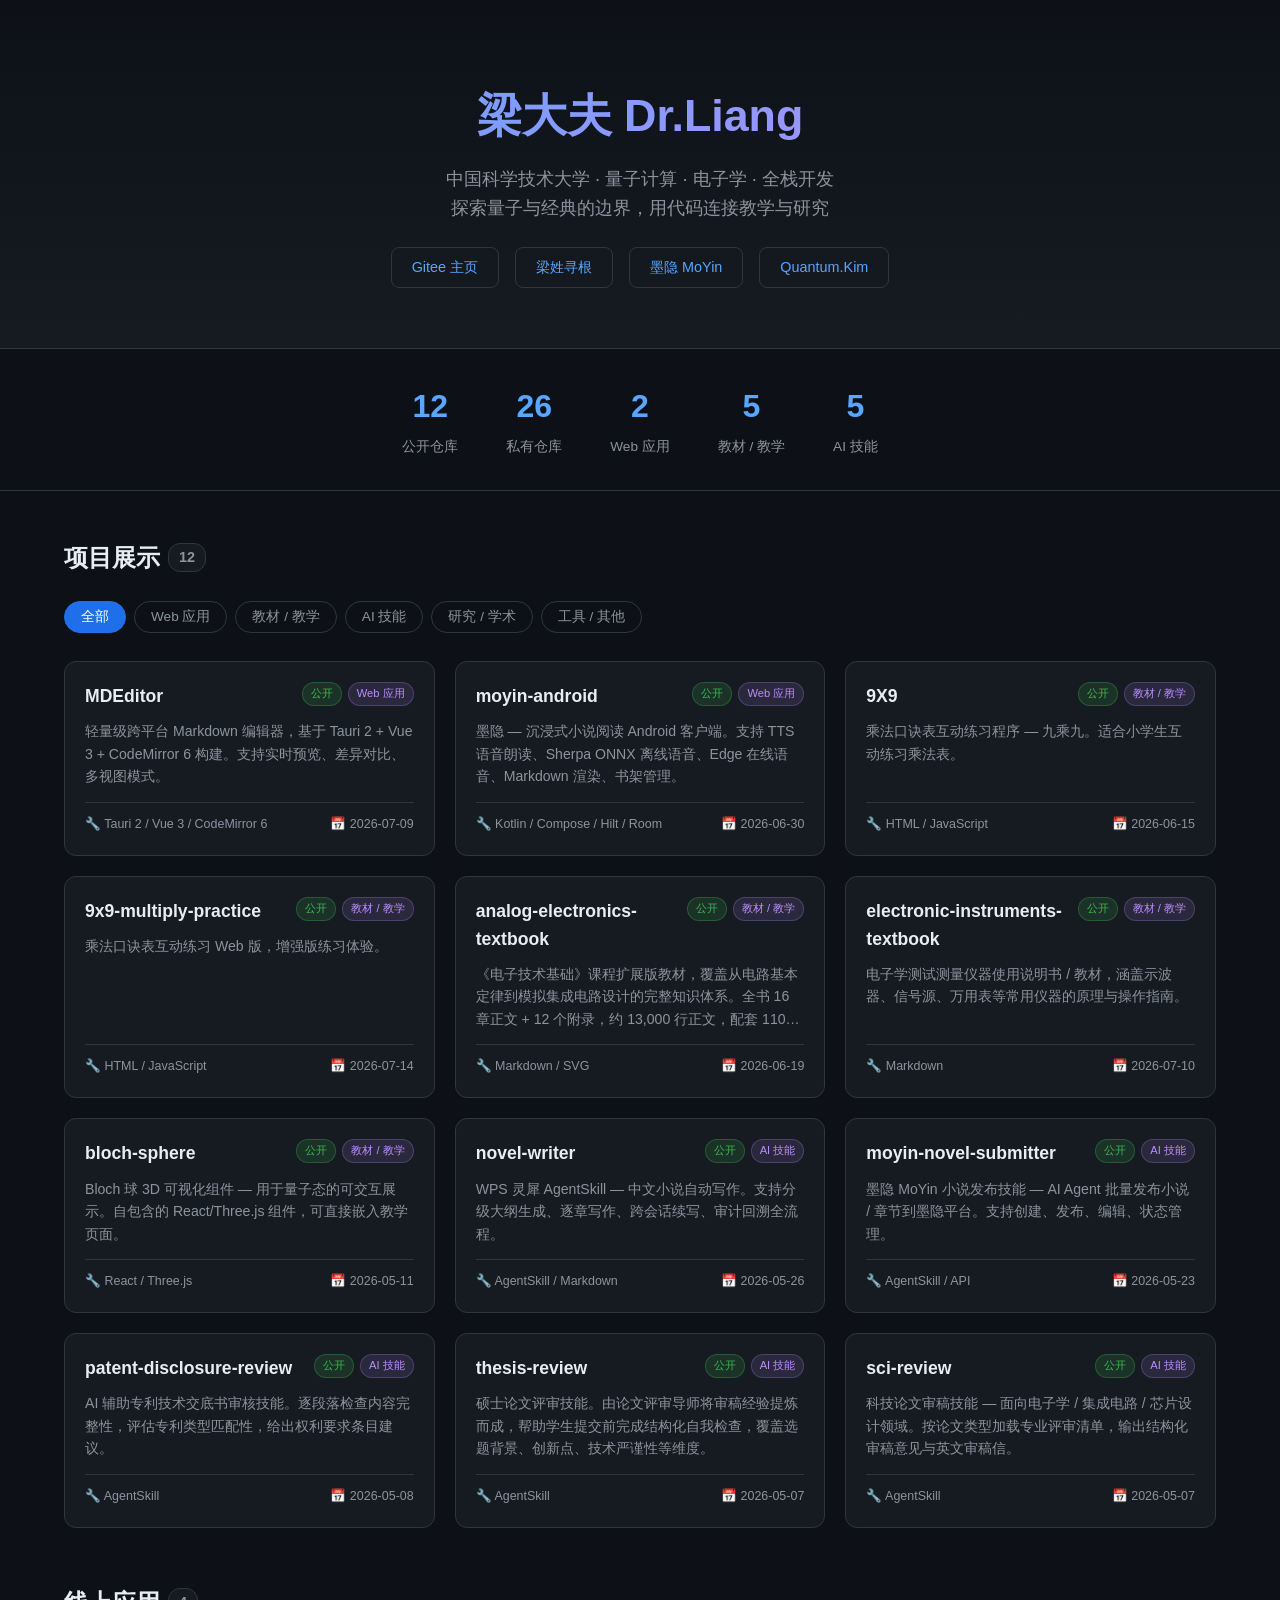
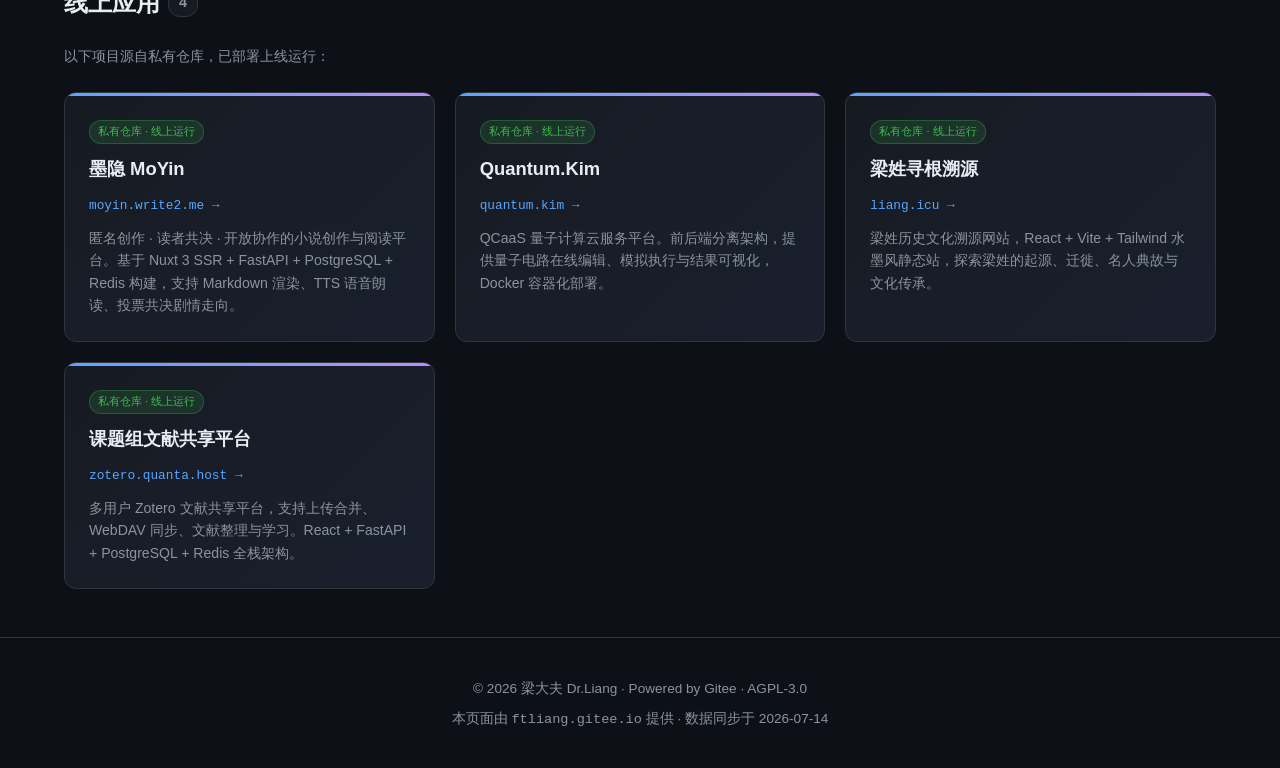
==== commit b9e4c69a: "feat: 统计栏增加私有仓库数量，新增线上应用展示区块 - 统计栏增加私有仓库数量(26) - 新增「线上应用」区块，展示4个私有仓库对应的线上网站:   墨隐MoYin、Quantum.Kim、梁" ====
--- a/index.html
+++ b/index.html
@@ -217,6 +217,67 @@
   }
   .card-meta span { display: inline-flex; align-items: center; gap: 4px; }
 
+  /* Live projects */
+  .live-section { margin-top: 56px; }
+  .live-grid {
+    display: grid;
+    grid-template-columns: repeat(auto-fill, minmax(340px, 1fr));
+    gap: 20px;
+  }
+  .live-card {
+    background: linear-gradient(135deg, #161b22 0%, #1a1f2e 100%);
+    border: 1px solid var(--border);
+    border-radius: 12px;
+    padding: 24px;
+    transition: all .2s;
+    position: relative;
+    overflow: hidden;
+  }
+  .live-card::before {
+    content: '';
+    position: absolute;
+    top: 0; left: 0; right: 0;
+    height: 3px;
+    background: linear-gradient(90deg, var(--accent), var(--purple));
+  }
+  .live-card:hover {
+    border-color: var(--accent);
+    transform: translateY(-2px);
+    box-shadow: 0 4px 20px rgba(88,166,255,.1);
+  }
+  .live-card h3 {
+    font-size: 1.15rem;
+    font-weight: 600;
+    margin-bottom: 8px;
+    display: flex;
+    align-items: center;
+    gap: 8px;
+  }
+  .live-card h3 a { color: var(--text); }
+  .live-card h3 a:hover { color: var(--accent); }
+  .live-card .live-url {
+    font-size: .8rem;
+    color: var(--accent);
+    font-family: 'Cascadia Code', 'Fira Code', monospace;
+    margin-bottom: 10px;
+    display: inline-block;
+  }
+  .live-card .live-desc {
+    color: var(--text-muted);
+    font-size: .88rem;
+    line-height: 1.6;
+  }
+  .live-card .live-tag {
+    display: inline-block;
+    font-size: .7rem;
+    padding: 2px 8px;
+    border-radius: 12px;
+    background: rgba(63,185,80,.15);
+    color: var(--green);
+    border: 1px solid rgba(63,185,80,.3);
+    margin-bottom: 10px;
+  }
+
   /* Footer */
   footer {
     text-align: center;
@@ -250,6 +311,7 @@
 
 <div class="stats">
   <div class="stat-item"><div class="num" id="stat-total">0</div><div class="label">公开仓库</div></div>
+  <div class="stat-item"><div class="num" id="stat-pri">26</div><div class="label">私有仓库</div></div>
   <div class="stat-item"><div class="num" id="stat-web">0</div><div class="label">Web 应用</div></div>
   <div class="stat-item"><div class="num" id="stat-edu">0</div><div class="label">教材 / 教学</div></div>
   <div class="stat-item"><div class="num" id="stat-skill">0</div><div class="label">AI 技能</div></div>
@@ -270,6 +332,39 @@
   </div>
 
   <div class="grid" id="project-grid"></div>
+
+  <div class="live-section">
+    <div class="section-title">
+      线上应用 <span class="count">4</span>
+    </div>
+    <p style="color:var(--text-muted);font-size:.85rem;margin-bottom:24px;">以下项目源自私有仓库，已部署上线运行：</p>
+    <div class="live-grid">
+      <div class="live-card">
+        <span class="live-tag">私有仓库 · 线上运行</span>
+        <h3>墨隐 MoYin</h3>
+        <a class="live-url" href="https://moyin.write2.me" target="_blank">moyin.write2.me →</a>
+        <div class="live-desc">匿名创作 · 读者共决 · 开放协作的小说创作与阅读平台。基于 Nuxt 3 SSR + FastAPI + PostgreSQL + Redis 构建，支持 Markdown 渲染、TTS 语音朗读、投票共决剧情走向。</div>
+      </div>
+      <div class="live-card">
+        <span class="live-tag">私有仓库 · 线上运行</span>
+        <h3>Quantum.Kim</h3>
+        <a class="live-url" href="https://quantum.kim" target="_blank">quantum.kim →</a>
+        <div class="live-desc">QCaaS 量子计算云服务平台。前后端分离架构，提供量子电路在线编辑、模拟执行与结果可视化，Docker 容器化部署。</div>
+      </div>
+      <div class="live-card">
+        <span class="live-tag">私有仓库 · 线上运行</span>
+        <h3>梁姓寻根溯源</h3>
+        <a class="live-url" href="https://liang.icu" target="_blank">liang.icu →</a>
+        <div class="live-desc">梁姓历史文化溯源网站，React + Vite + Tailwind 水墨风静态站，探索梁姓的起源、迁徙、名人典故与文化传承。</div>
+      </div>
+      <div class="live-card">
+        <span class="live-tag">私有仓库 · 线上运行</span>
+        <h3>课题组文献共享平台</h3>
+        <a class="live-url" href="https://zotero.quanta.host" target="_blank">zotero.quanta.host →</a>
+        <div class="live-desc">多用户 Zotero 文献共享平台，支持上传合并、WebDAV 同步、文献整理与学习。React + FastAPI + PostgreSQL + Redis 全栈架构。</div>
+      </div>
+    </div>
+  </div>
 </div>
 
 <footer>
@@ -412,6 +507,7 @@
   document.getElementById('stat-web').textContent = projects.filter(p => p.cat === 'web').length;
   document.getElementById('stat-edu').textContent = projects.filter(p => p.cat === 'edu').length;
   document.getElementById('stat-skill').textContent = projects.filter(p => p.cat === 'skill').length;
+  // stat-pri is hardcoded as 26 in HTML
 }
 
 document.querySelectorAll('.filter-btn').forEach(btn => {
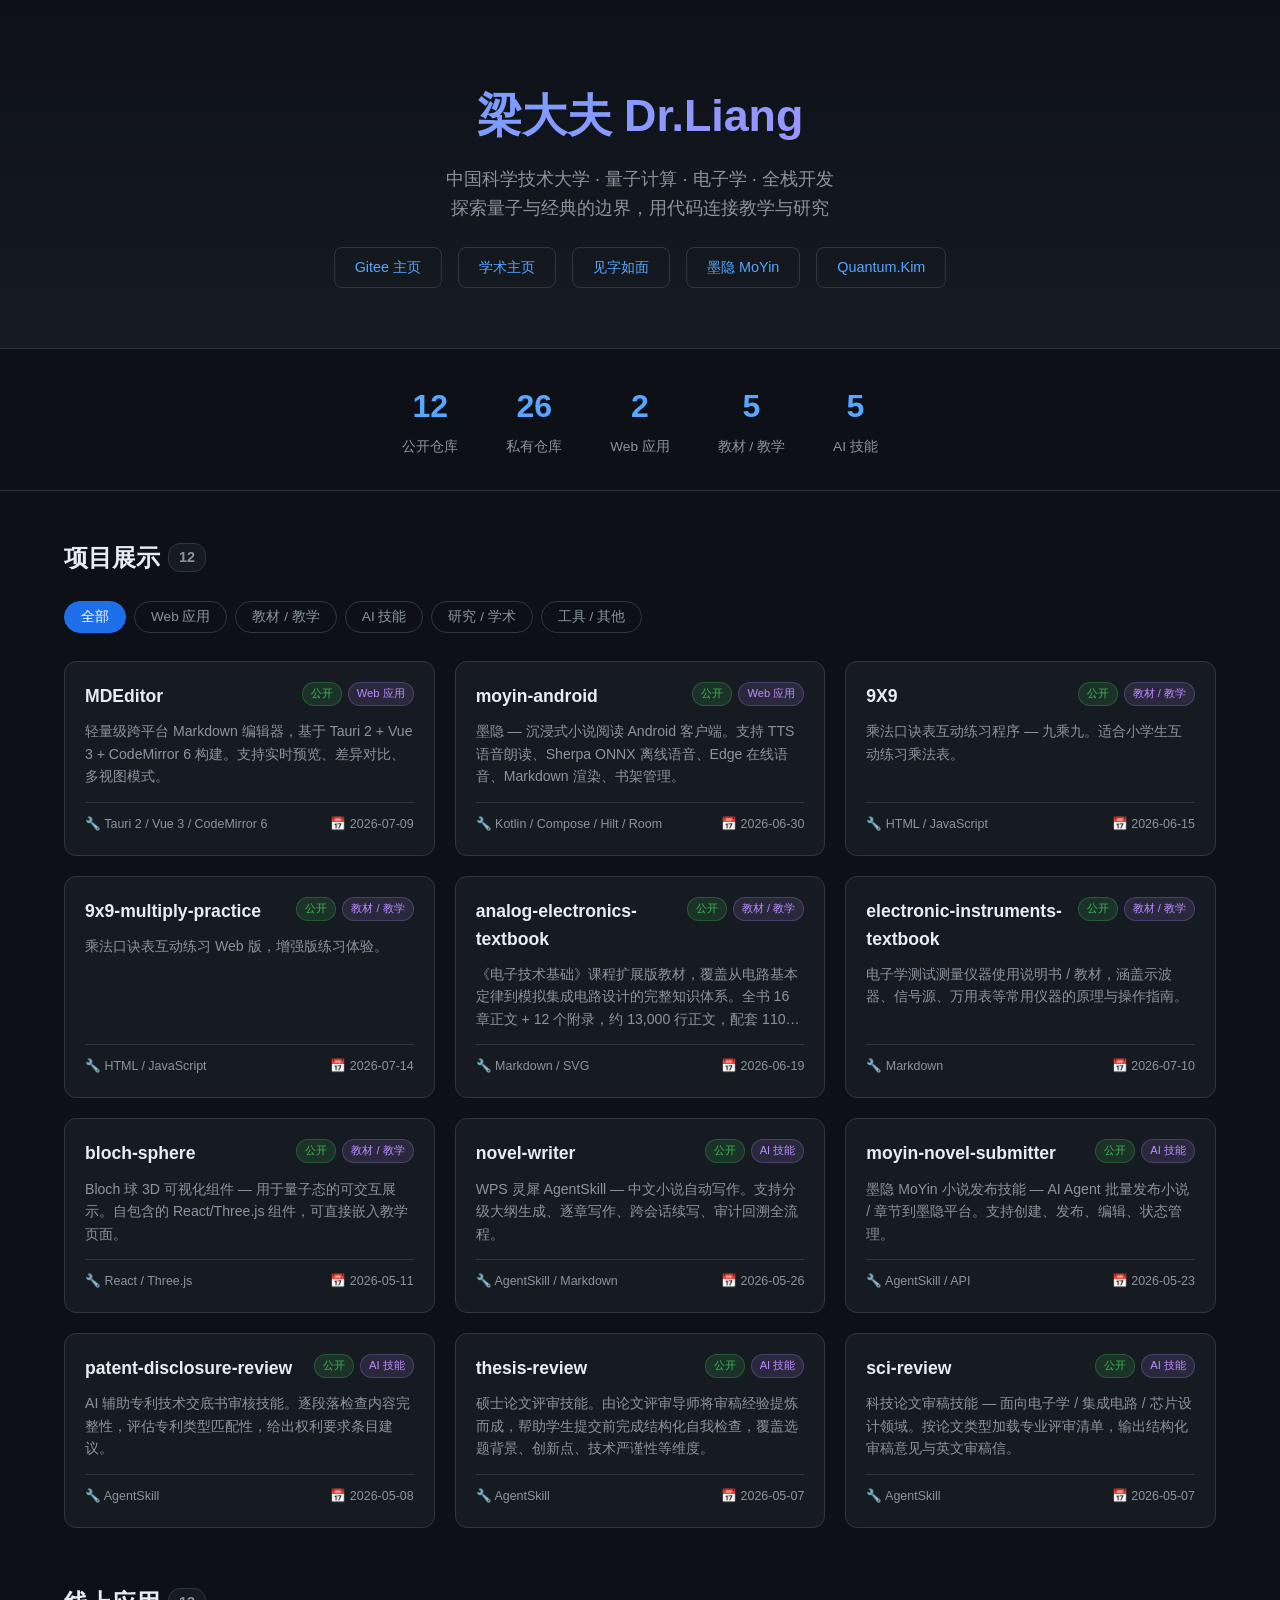
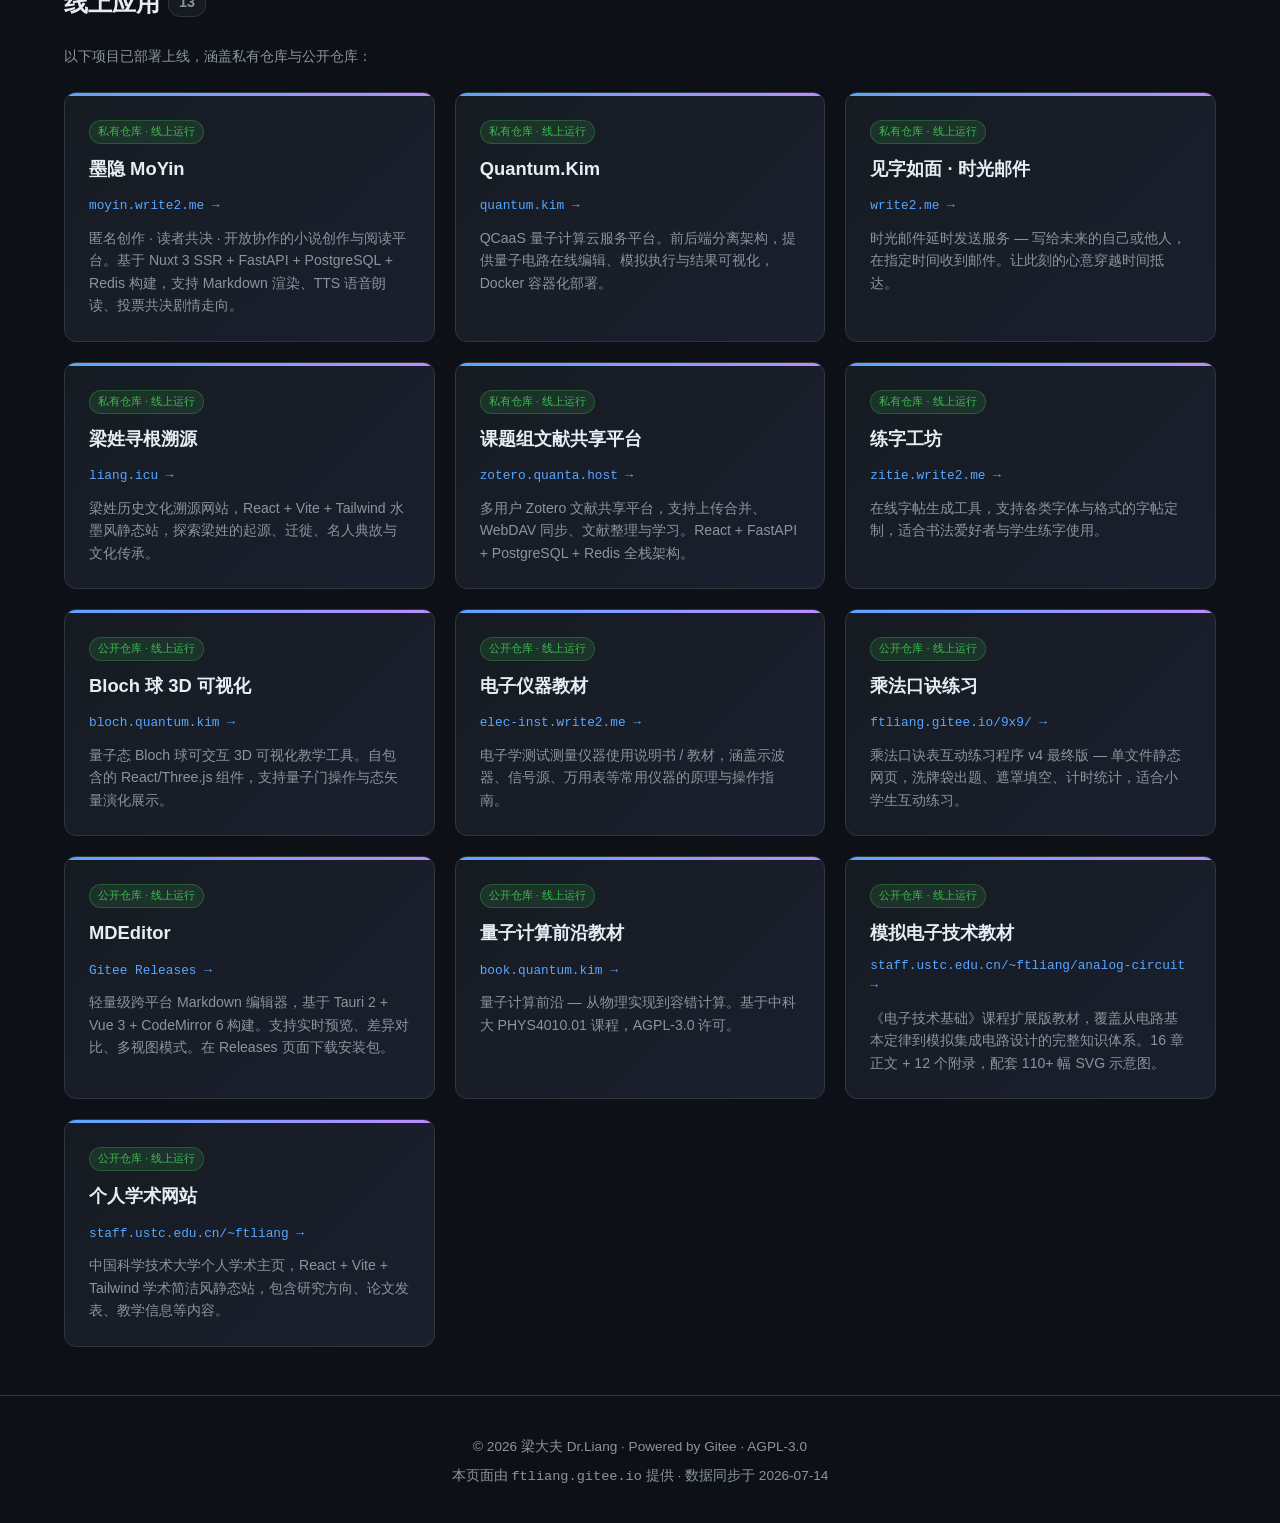
==== commit a69f09f8: "feat: 线上应用区块扩充至13个，加入公有库线上项目 - 新增线上应用: 见字如面时光邮件、练字工坊、Bloch球、电子仪器教材、   乘法口诀练习、MDEditor下载、量子计算前沿教材、模拟电" ====
--- a/index.html
+++ b/index.html
@@ -303,7 +303,8 @@
   <p>中国科学技术大学 · 量子计算 · 电子学 · 全栈开发<br>探索量子与经典的边界，用代码连接教学与研究</p>
   <div class="hero-links">
     <a href="https://gitee.com/ftliang" target="_blank">Gitee 主页</a>
-    <a href="https://liang.icu" target="_blank">梁姓寻根</a>
+    <a href="https://staff.ustc.edu.cn/~ftliang" target="_blank">学术主页</a>
+    <a href="https://write2.me" target="_blank">见字如面</a>
     <a href="https://moyin.write2.me" target="_blank">墨隐 MoYin</a>
     <a href="https://quantum.kim" target="_blank">Quantum.Kim</a>
   </div>
@@ -335,9 +336,9 @@
 
   <div class="live-section">
     <div class="section-title">
-      线上应用 <span class="count">4</span>
+      线上应用 <span class="count">13</span>
     </div>
-    <p style="color:var(--text-muted);font-size:.85rem;margin-bottom:24px;">以下项目源自私有仓库，已部署上线运行：</p>
+    <p style="color:var(--text-muted);font-size:.85rem;margin-bottom:24px;">以下项目已部署上线，涵盖私有仓库与公开仓库：</p>
     <div class="live-grid">
       <div class="live-card">
         <span class="live-tag">私有仓库 · 线上运行</span>
@@ -353,6 +354,12 @@
       </div>
       <div class="live-card">
         <span class="live-tag">私有仓库 · 线上运行</span>
+        <h3>见字如面 · 时光邮件</h3>
+        <a class="live-url" href="https://write2.me" target="_blank">write2.me →</a>
+        <div class="live-desc">时光邮件延时发送服务 — 写给未来的自己或他人，在指定时间收到邮件。让此刻的心意穿越时间抵达。</div>
+      </div>
+      <div class="live-card">
+        <span class="live-tag">私有仓库 · 线上运行</span>
         <h3>梁姓寻根溯源</h3>
         <a class="live-url" href="https://liang.icu" target="_blank">liang.icu →</a>
         <div class="live-desc">梁姓历史文化溯源网站，React + Vite + Tailwind 水墨风静态站，探索梁姓的起源、迁徙、名人典故与文化传承。</div>
@@ -362,6 +369,54 @@
         <h3>课题组文献共享平台</h3>
         <a class="live-url" href="https://zotero.quanta.host" target="_blank">zotero.quanta.host →</a>
         <div class="live-desc">多用户 Zotero 文献共享平台，支持上传合并、WebDAV 同步、文献整理与学习。React + FastAPI + PostgreSQL + Redis 全栈架构。</div>
+      </div>
+      <div class="live-card">
+        <span class="live-tag">私有仓库 · 线上运行</span>
+        <h3>练字工坊</h3>
+        <a class="live-url" href="https://zitie.write2.me" target="_blank">zitie.write2.me →</a>
+        <div class="live-desc">在线字帖生成工具，支持各类字体与格式的字帖定制，适合书法爱好者与学生练字使用。</div>
+      </div>
+      <div class="live-card">
+        <span class="live-tag">公开仓库 · 线上运行</span>
+        <h3>Bloch 球 3D 可视化</h3>
+        <a class="live-url" href="https://bloch.quantum.kim" target="_blank">bloch.quantum.kim →</a>
+        <div class="live-desc">量子态 Bloch 球可交互 3D 可视化教学工具。自包含的 React/Three.js 组件，支持量子门操作与态矢量演化展示。</div>
+      </div>
+      <div class="live-card">
+        <span class="live-tag">公开仓库 · 线上运行</span>
+        <h3>电子仪器教材</h3>
+        <a class="live-url" href="https://elec-inst.write2.me" target="_blank">elec-inst.write2.me →</a>
+        <div class="live-desc">电子学测试测量仪器使用说明书 / 教材，涵盖示波器、信号源、万用表等常用仪器的原理与操作指南。</div>
+      </div>
+      <div class="live-card">
+        <span class="live-tag">公开仓库 · 线上运行</span>
+        <h3>乘法口诀练习</h3>
+        <a class="live-url" href="./9x9/" target="_blank">ftliang.gitee.io/9x9/ →</a>
+        <div class="live-desc">乘法口诀表互动练习程序 v4 最终版 — 单文件静态网页，洗牌袋出题、遮罩填空、计时统计，适合小学生互动练习。</div>
+      </div>
+      <div class="live-card">
+        <span class="live-tag">公开仓库 · 线上运行</span>
+        <h3>MDEditor</h3>
+        <a class="live-url" href="https://gitee.com/ftliang/MDEditor/releases" target="_blank">Gitee Releases →</a>
+        <div class="live-desc">轻量级跨平台 Markdown 编辑器，基于 Tauri 2 + Vue 3 + CodeMirror 6 构建。支持实时预览、差异对比、多视图模式。在 Releases 页面下载安装包。</div>
+      </div>
+      <div class="live-card">
+        <span class="live-tag">公开仓库 · 线上运行</span>
+        <h3>量子计算前沿教材</h3>
+        <a class="live-url" href="https://book.quantum.kim" target="_blank">book.quantum.kim →</a>
+        <div class="live-desc">量子计算前沿 — 从物理实现到容错计算。基于中科大 PHYS4010.01 课程，AGPL-3.0 许可。</div>
+      </div>
+      <div class="live-card">
+        <span class="live-tag">公开仓库 · 线上运行</span>
+        <h3>模拟电子技术教材</h3>
+        <a class="live-url" href="https://staff.ustc.edu.cn/~ftliang/analog-circuit" target="_blank">staff.ustc.edu.cn/~ftliang/analog-circuit →</a>
+        <div class="live-desc">《电子技术基础》课程扩展版教材，覆盖从电路基本定律到模拟集成电路设计的完整知识体系。16 章正文 + 12 个附录，配套 110+ 幅 SVG 示意图。</div>
+      </div>
+      <div class="live-card">
+        <span class="live-tag">公开仓库 · 线上运行</span>
+        <h3>个人学术网站</h3>
+        <a class="live-url" href="https://staff.ustc.edu.cn/~ftliang" target="_blank">staff.ustc.edu.cn/~ftliang →</a>
+        <div class="live-desc">中国科学技术大学个人学术主页，React + Vite + Tailwind 学术简洁风静态站，包含研究方向、论文发表、教学信息等内容。</div>
       </div>
     </div>
   </div>
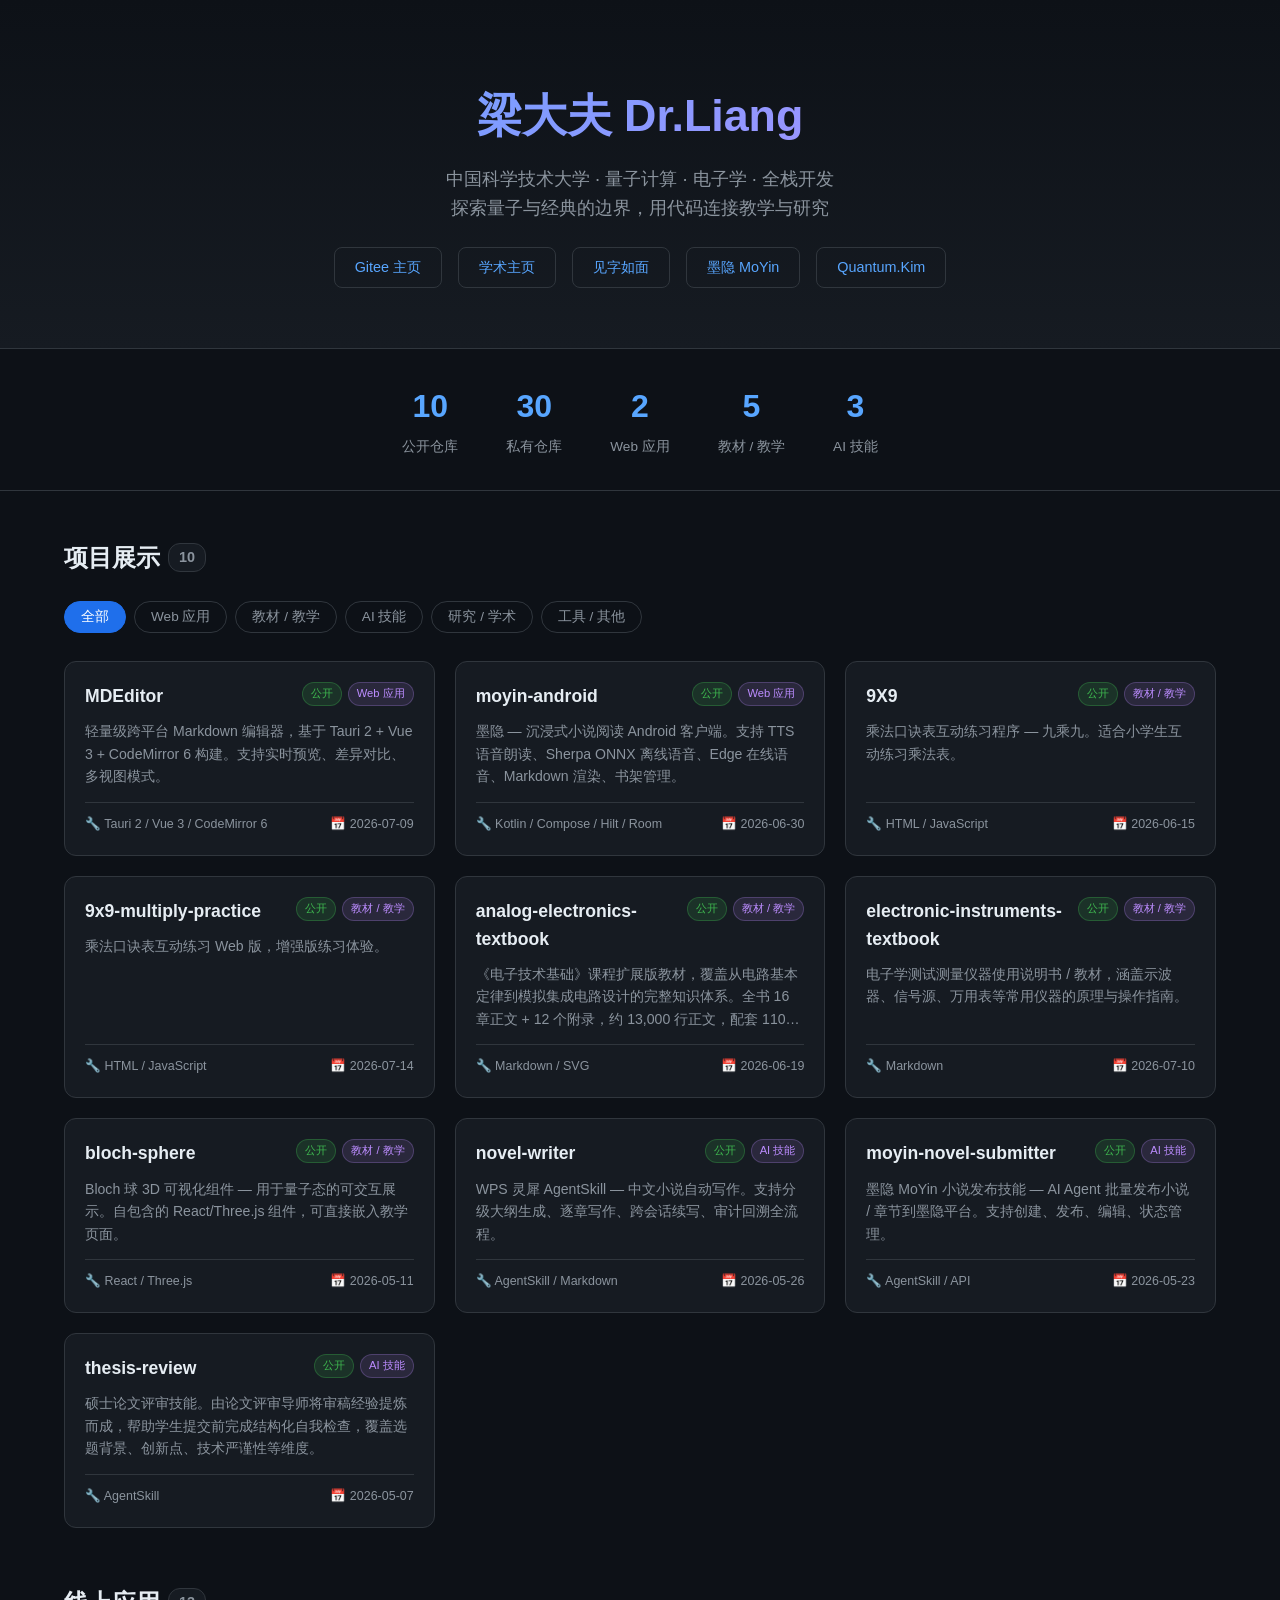
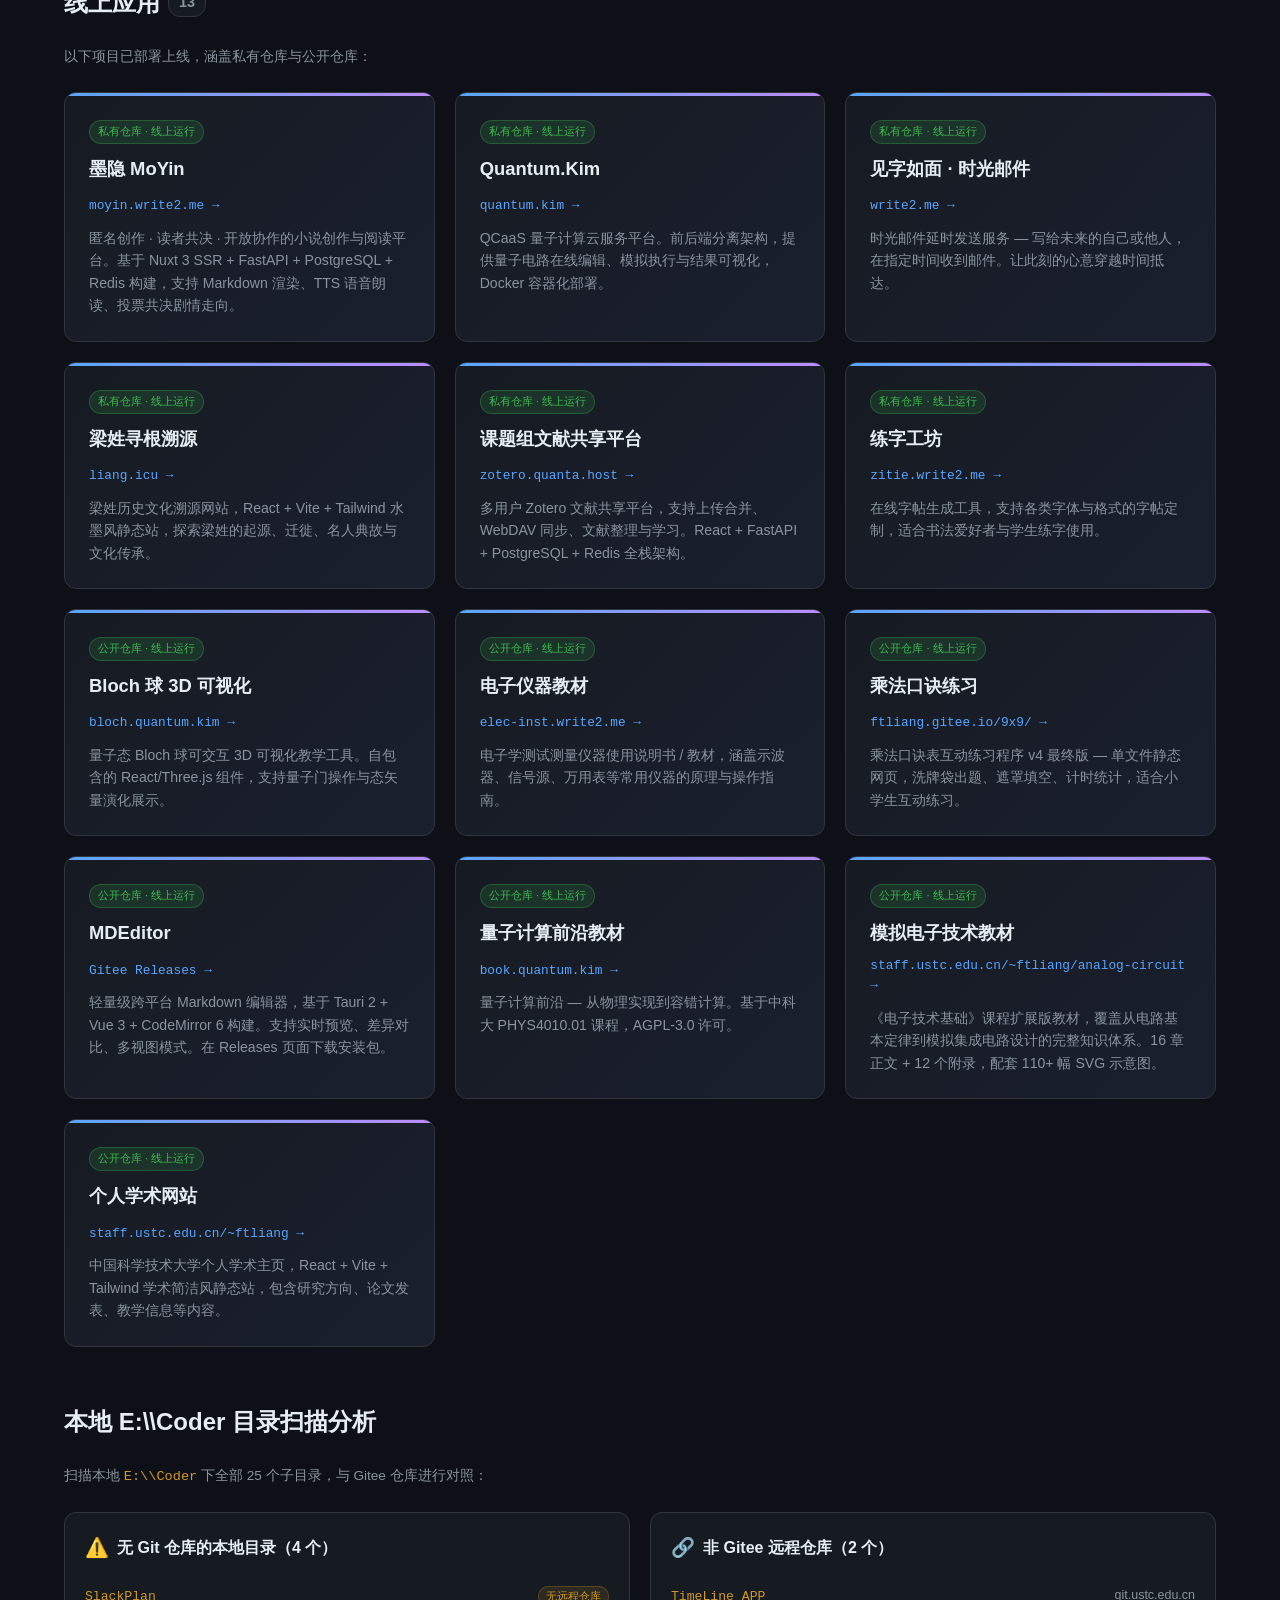
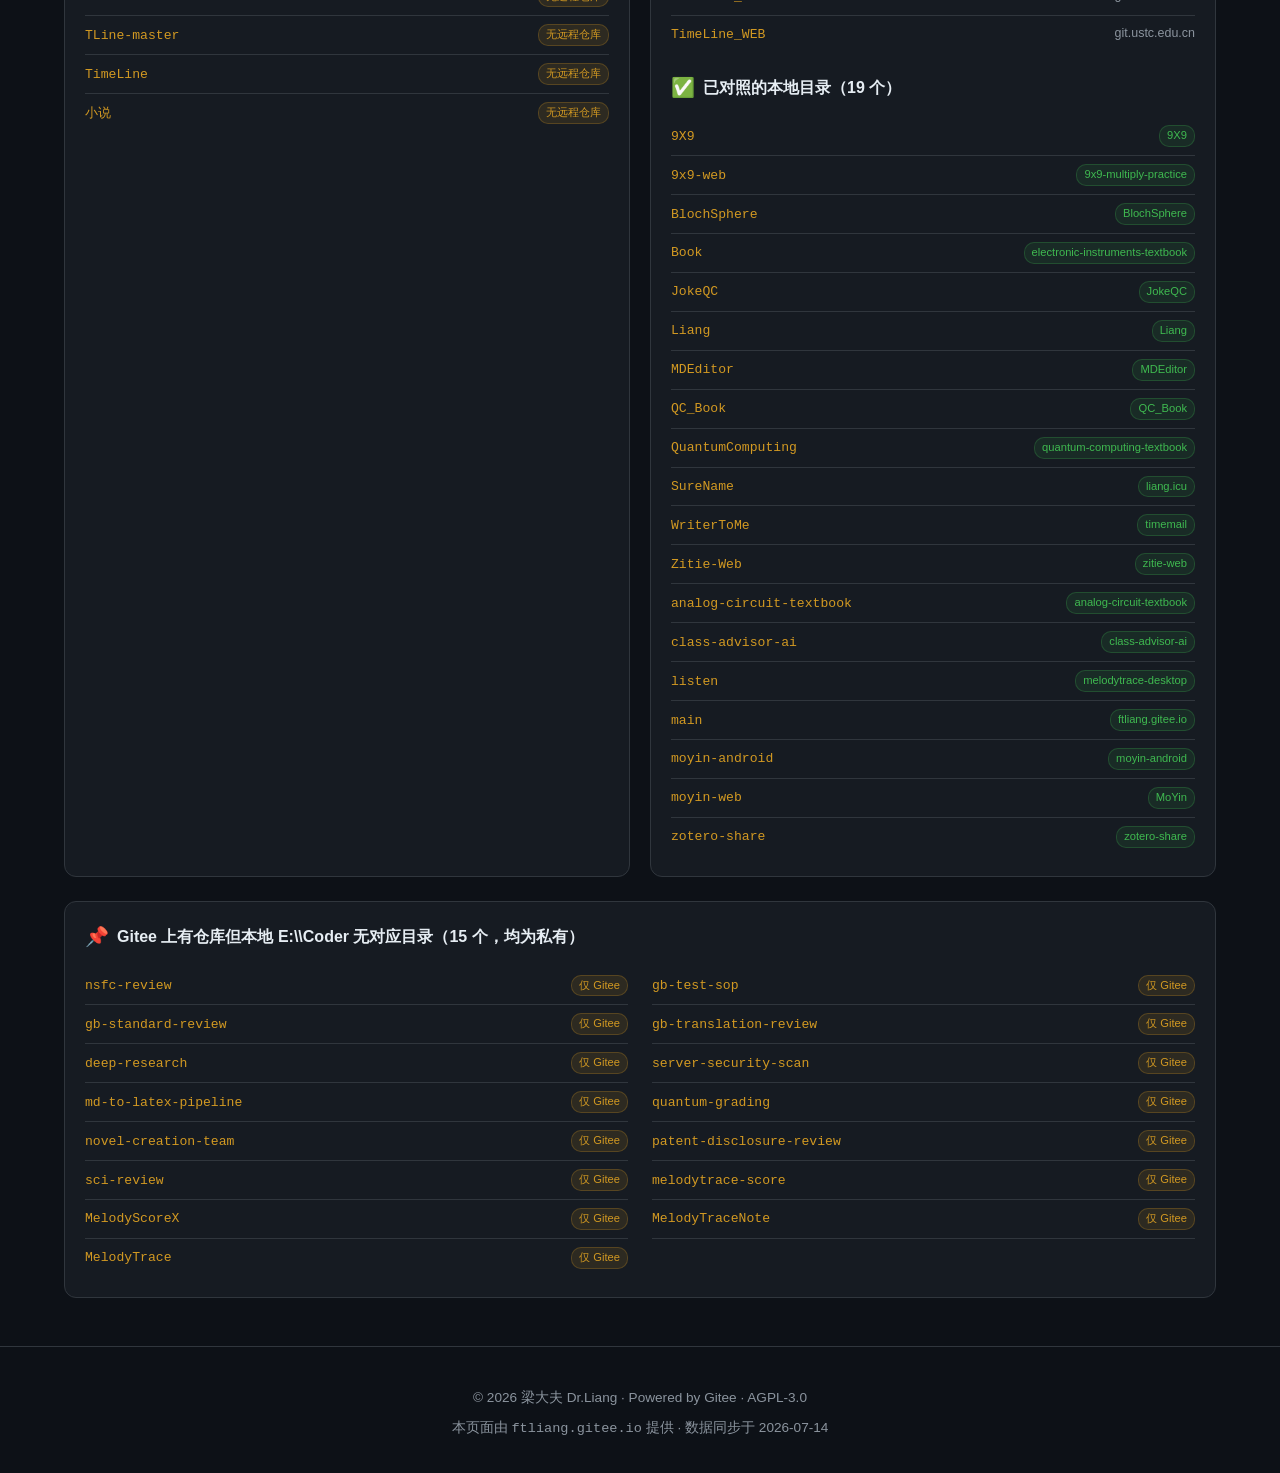
==== commit b9013cc1: "feat: 更新项目展示区(移除已转私有的2个库)，新增本地目录对照分析 - patent-disclosure-review 和 sci-review 已转为私有，从项目展示区移除 - 私有仓库数量" ====
--- a/index.html
+++ b/index.html
@@ -278,6 +278,66 @@
     margin-bottom: 10px;
   }
 
+  /* Analysis section */
+  .analysis-section { margin-top: 56px; }
+  .analysis-grid {
+    display: grid;
+    grid-template-columns: 1fr 1fr;
+    gap: 20px;
+    margin-bottom: 24px;
+  }
+  @media (max-width: 768px) {
+    .analysis-grid { grid-template-columns: 1fr; }
+  }
+  .analysis-card {
+    background: var(--bg-card);
+    border: 1px solid var(--border);
+    border-radius: 12px;
+    padding: 20px;
+  }
+  .analysis-card h4 {
+    font-size: 1rem;
+    font-weight: 600;
+    margin-bottom: 14px;
+    display: flex;
+    align-items: center;
+    gap: 8px;
+  }
+  .analysis-card h4 .icon { font-size: 1.2rem; }
+  .analysis-list {
+    list-style: none;
+    padding: 0;
+  }
+  .analysis-list li {
+    padding: 8px 0;
+    border-bottom: 1px solid var(--border);
+    font-size: .85rem;
+    display: flex;
+    align-items: center;
+    justify-content: space-between;
+    gap: 8px;
+  }
+  .analysis-list li:last-child { border-bottom: none; }
+  .analysis-list code {
+    font-family: 'Cascadia Code', 'Fira Code', monospace;
+    font-size: .82rem;
+    color: var(--orange);
+  }
+  .analysis-list .note {
+    color: var(--text-muted);
+    font-size: .78rem;
+    text-align: right;
+  }
+  .analysis-list .tag {
+    font-size: .7rem;
+    padding: 1px 7px;
+    border-radius: 10px;
+    white-space: nowrap;
+  }
+  .tag-warn { background: rgba(210,153,34,.12); color: var(--orange); border: 1px solid rgba(210,153,34,.25); }
+  .tag-external { background: rgba(88,166,255,.1); color: var(--accent); border: 1px solid rgba(88,166,255,.25); }
+  .tag-ok { background: rgba(63,185,80,.1); color: var(--green); border: 1px solid rgba(63,185,80,.25); }
+
   /* Footer */
   footer {
     text-align: center;
@@ -312,7 +372,7 @@
 
 <div class="stats">
   <div class="stat-item"><div class="num" id="stat-total">0</div><div class="label">公开仓库</div></div>
-  <div class="stat-item"><div class="num" id="stat-pri">26</div><div class="label">私有仓库</div></div>
+  <div class="stat-item"><div class="num" id="stat-pri">30</div><div class="label">私有仓库</div></div>
   <div class="stat-item"><div class="num" id="stat-web">0</div><div class="label">Web 应用</div></div>
   <div class="stat-item"><div class="num" id="stat-edu">0</div><div class="label">教材 / 教学</div></div>
   <div class="stat-item"><div class="num" id="stat-skill">0</div><div class="label">AI 技能</div></div>
@@ -420,6 +480,75 @@
       </div>
     </div>
   </div>
+
+  <div class="analysis-section">
+    <div class="section-title">
+      本地 E:\\Coder 目录扫描分析
+    </div>
+    <p style="color:var(--text-muted);font-size:.85rem;margin-bottom:24px;">扫描本地 <code style="color:var(--orange);font-family:'Cascadia Code',monospace">E:\\Coder</code> 下全部 25 个子目录，与 Gitee 仓库进行对照：</p>
+
+    <div class="analysis-grid">
+      <div class="analysis-card">
+        <h4><span class="icon">⚠️</span> 无 Git 仓库的本地目录（4 个）</h4>
+        <ul class="analysis-list">
+          <li><code>SlackPlan</code><span class="tag tag-warn">无远程仓库</span></li>
+          <li><code>TLine-master</code><span class="tag tag-warn">无远程仓库</span></li>
+          <li><code>TimeLine</code><span class="tag tag-warn">无远程仓库</span></li>
+          <li><code>小说</code><span class="tag tag-warn">无远程仓库</span></li>
+        </ul>
+      </div>
+      <div class="analysis-card">
+        <h4><span class="icon">🔗</span> 非 Gitee 远程仓库（2 个）</h4>
+        <ul class="analysis-list">
+          <li><code>TimeLine_APP</code><span class="note">git.ustc.edu.cn</span></li>
+          <li><code>TimeLine_WEB</code><span class="note">git.ustc.edu.cn</span></li>
+        </ul>
+        <h4 style="margin-top:20px"><span class="icon">✅</span> 已对照的本地目录（19 个）</h4>
+        <ul class="analysis-list">
+          <li><code>9X9</code><span class="tag tag-ok">9X9</span></li>
+          <li><code>9x9-web</code><span class="tag tag-ok">9x9-multiply-practice</span></li>
+          <li><code>BlochSphere</code><span class="tag tag-ok">BlochSphere</span></li>
+          <li><code>Book</code><span class="tag tag-ok">electronic-instruments-textbook</span></li>
+          <li><code>JokeQC</code><span class="tag tag-ok">JokeQC</span></li>
+          <li><code>Liang</code><span class="tag tag-ok">Liang</span></li>
+          <li><code>MDEditor</code><span class="tag tag-ok">MDEditor</span></li>
+          <li><code>QC_Book</code><span class="tag tag-ok">QC_Book</span></li>
+          <li><code>QuantumComputing</code><span class="tag tag-ok">quantum-computing-textbook</span></li>
+          <li><code>SureName</code><span class="tag tag-ok">liang.icu</span></li>
+          <li><code>WriterToMe</code><span class="tag tag-ok">timemail</span></li>
+          <li><code>Zitie-Web</code><span class="tag tag-ok">zitie-web</span></li>
+          <li><code>analog-circuit-textbook</code><span class="tag tag-ok">analog-circuit-textbook</span></li>
+          <li><code>class-advisor-ai</code><span class="tag tag-ok">class-advisor-ai</span></li>
+          <li><code>listen</code><span class="tag tag-ok">melodytrace-desktop</span></li>
+          <li><code>main</code><span class="tag tag-ok">ftliang.gitee.io</span></li>
+          <li><code>moyin-android</code><span class="tag tag-ok">moyin-android</span></li>
+          <li><code>moyin-web</code><span class="tag tag-ok">MoYin</span></li>
+          <li><code>zotero-share</code><span class="tag tag-ok">zotero-share</span></li>
+        </ul>
+      </div>
+    </div>
+
+    <div class="analysis-card" style="margin-top:20px">
+      <h4><span class="icon">📌</span> Gitee 上有仓库但本地 E:\\Coder 无对应目录（15 个，均为私有）</h4>
+      <ul class="analysis-list" style="display:grid;grid-template-columns:1fr 1fr;gap:0 24px">
+        <li><code>nsfc-review</code><span class="tag tag-warn">仅 Gitee</span></li>
+        <li><code>gb-test-sop</code><span class="tag tag-warn">仅 Gitee</span></li>
+        <li><code>gb-standard-review</code><span class="tag tag-warn">仅 Gitee</span></li>
+        <li><code>gb-translation-review</code><span class="tag tag-warn">仅 Gitee</span></li>
+        <li><code>deep-research</code><span class="tag tag-warn">仅 Gitee</span></li>
+        <li><code>server-security-scan</code><span class="tag tag-warn">仅 Gitee</span></li>
+        <li><code>md-to-latex-pipeline</code><span class="tag tag-warn">仅 Gitee</span></li>
+        <li><code>quantum-grading</code><span class="tag tag-warn">仅 Gitee</span></li>
+        <li><code>novel-creation-team</code><span class="tag tag-warn">仅 Gitee</span></li>
+        <li><code>patent-disclosure-review</code><span class="tag tag-warn">仅 Gitee</span></li>
+        <li><code>sci-review</code><span class="tag tag-warn">仅 Gitee</span></li>
+        <li><code>melodytrace-score</code><span class="tag tag-warn">仅 Gitee</span></li>
+        <li><code>MelodyScoreX</code><span class="tag tag-warn">仅 Gitee</span></li>
+        <li><code>MelodyTraceNote</code><span class="tag tag-warn">仅 Gitee</span></li>
+        <li><code>MelodyTrace</code><span class="tag tag-warn">仅 Gitee</span></li>
+      </ul>
+    </div>
+  </div>
 </div>
 
 <footer>
@@ -502,25 +631,9 @@
     tech: "AgentSkill / API"
   },
   {
-    name: "patent-disclosure-review",
-    desc: "AI 辅助专利技术交底书审核技能。逐段落检查内容完整性，评估专利类型匹配性，给出权利要求条目建议。",
-    url: "https://gitee.com/ftliang/patent-disclosure-review",
-    cat: "skill", catLabel: "AI 技能",
-    updated: "2026-05-08",
-    tech: "AgentSkill"
-  },
-  {
     name: "thesis-review",
     desc: "硕士论文评审技能。由论文评审导师将审稿经验提炼而成，帮助学生提交前完成结构化自我检查，覆盖选题背景、创新点、技术严谨性等维度。",
     url: "https://gitee.com/ftliang/thesis-review",
-    cat: "skill", catLabel: "AI 技能",
-    updated: "2026-05-07",
-    tech: "AgentSkill"
-  },
-  {
-    name: "sci-review",
-    desc: "科技论文审稿技能 — 面向电子学 / 集成电路 / 芯片设计领域。按论文类型加载专业评审清单，输出结构化审稿意见与英文审稿信。",
-    url: "https://gitee.com/ftliang/sci-review",
     cat: "skill", catLabel: "AI 技能",
     updated: "2026-05-07",
     tech: "AgentSkill"
@@ -562,7 +675,7 @@
   document.getElementById('stat-web').textContent = projects.filter(p => p.cat === 'web').length;
   document.getElementById('stat-edu').textContent = projects.filter(p => p.cat === 'edu').length;
   document.getElementById('stat-skill').textContent = projects.filter(p => p.cat === 'skill').length;
-  // stat-pri is hardcoded as 26 in HTML
+  // stat-pri is hardcoded as 30 in HTML
 }
 
 document.querySelectorAll('.filter-btn').forEach(btn => {
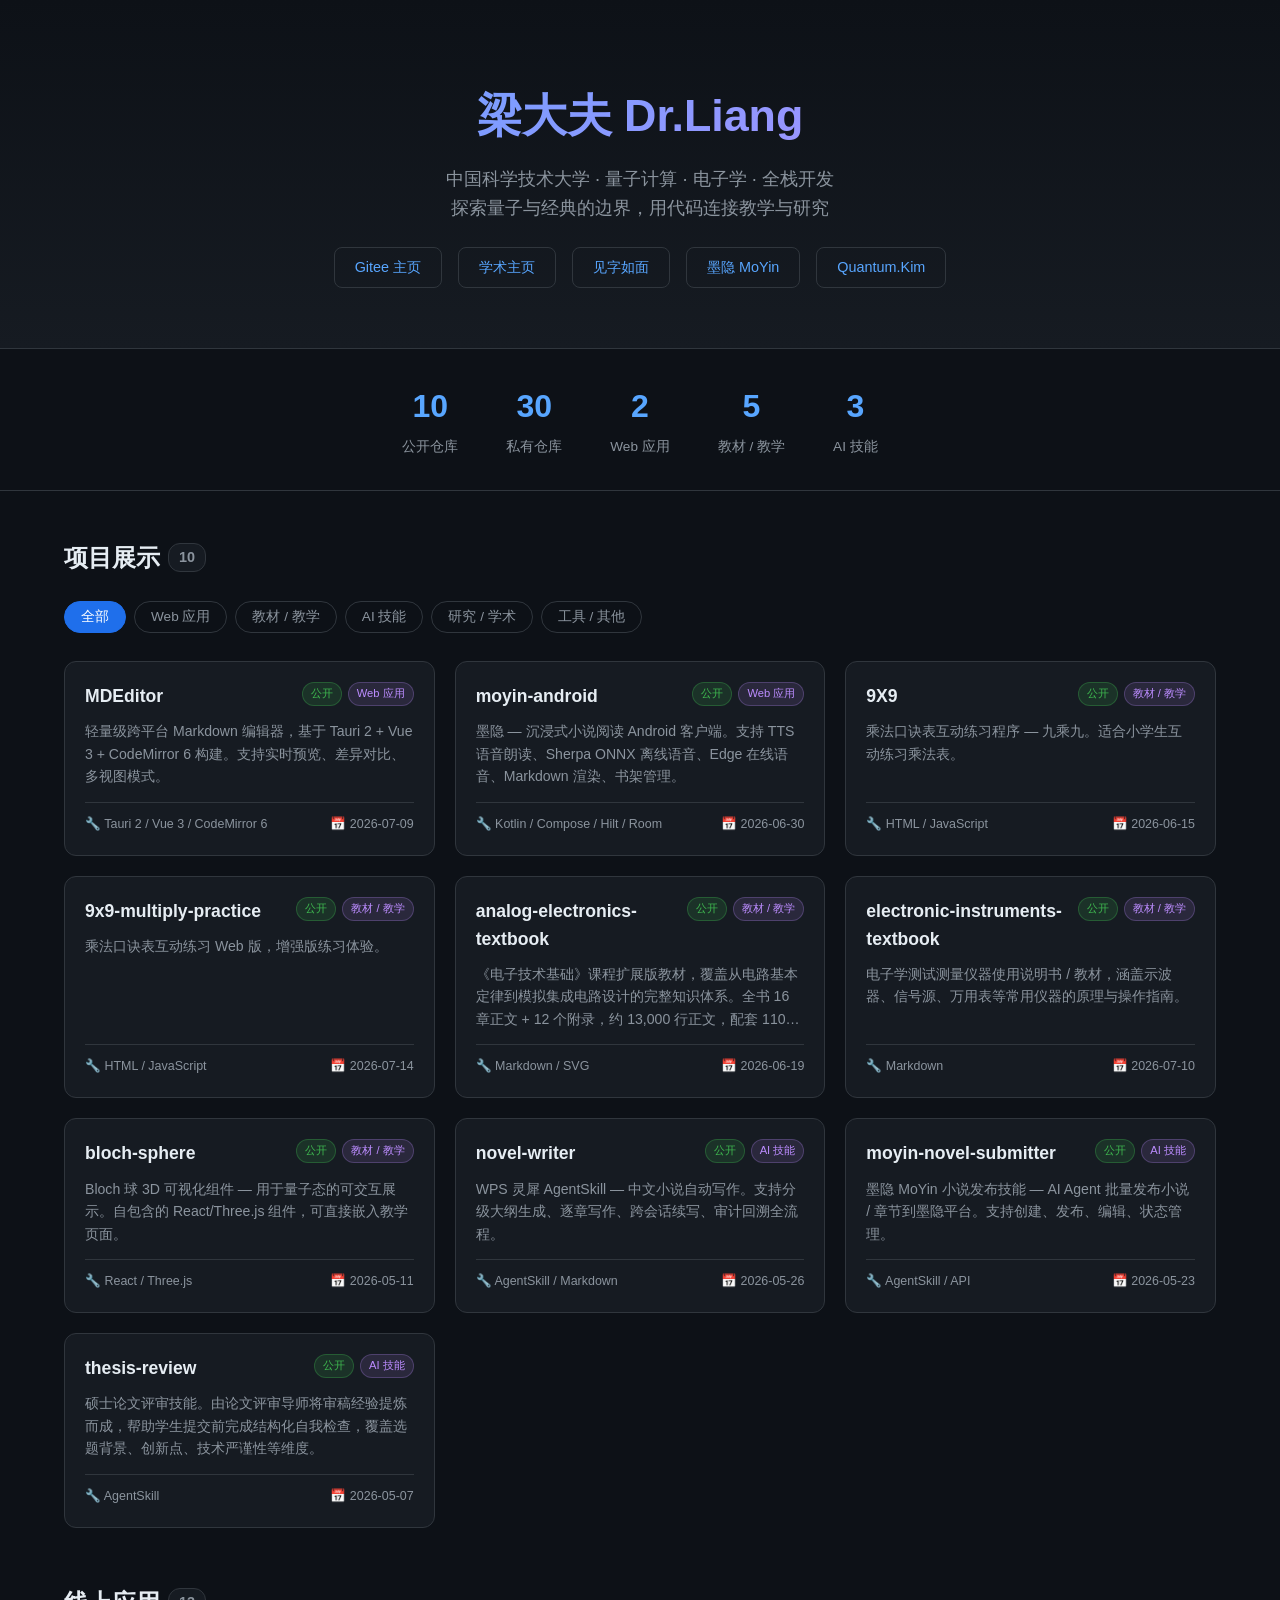
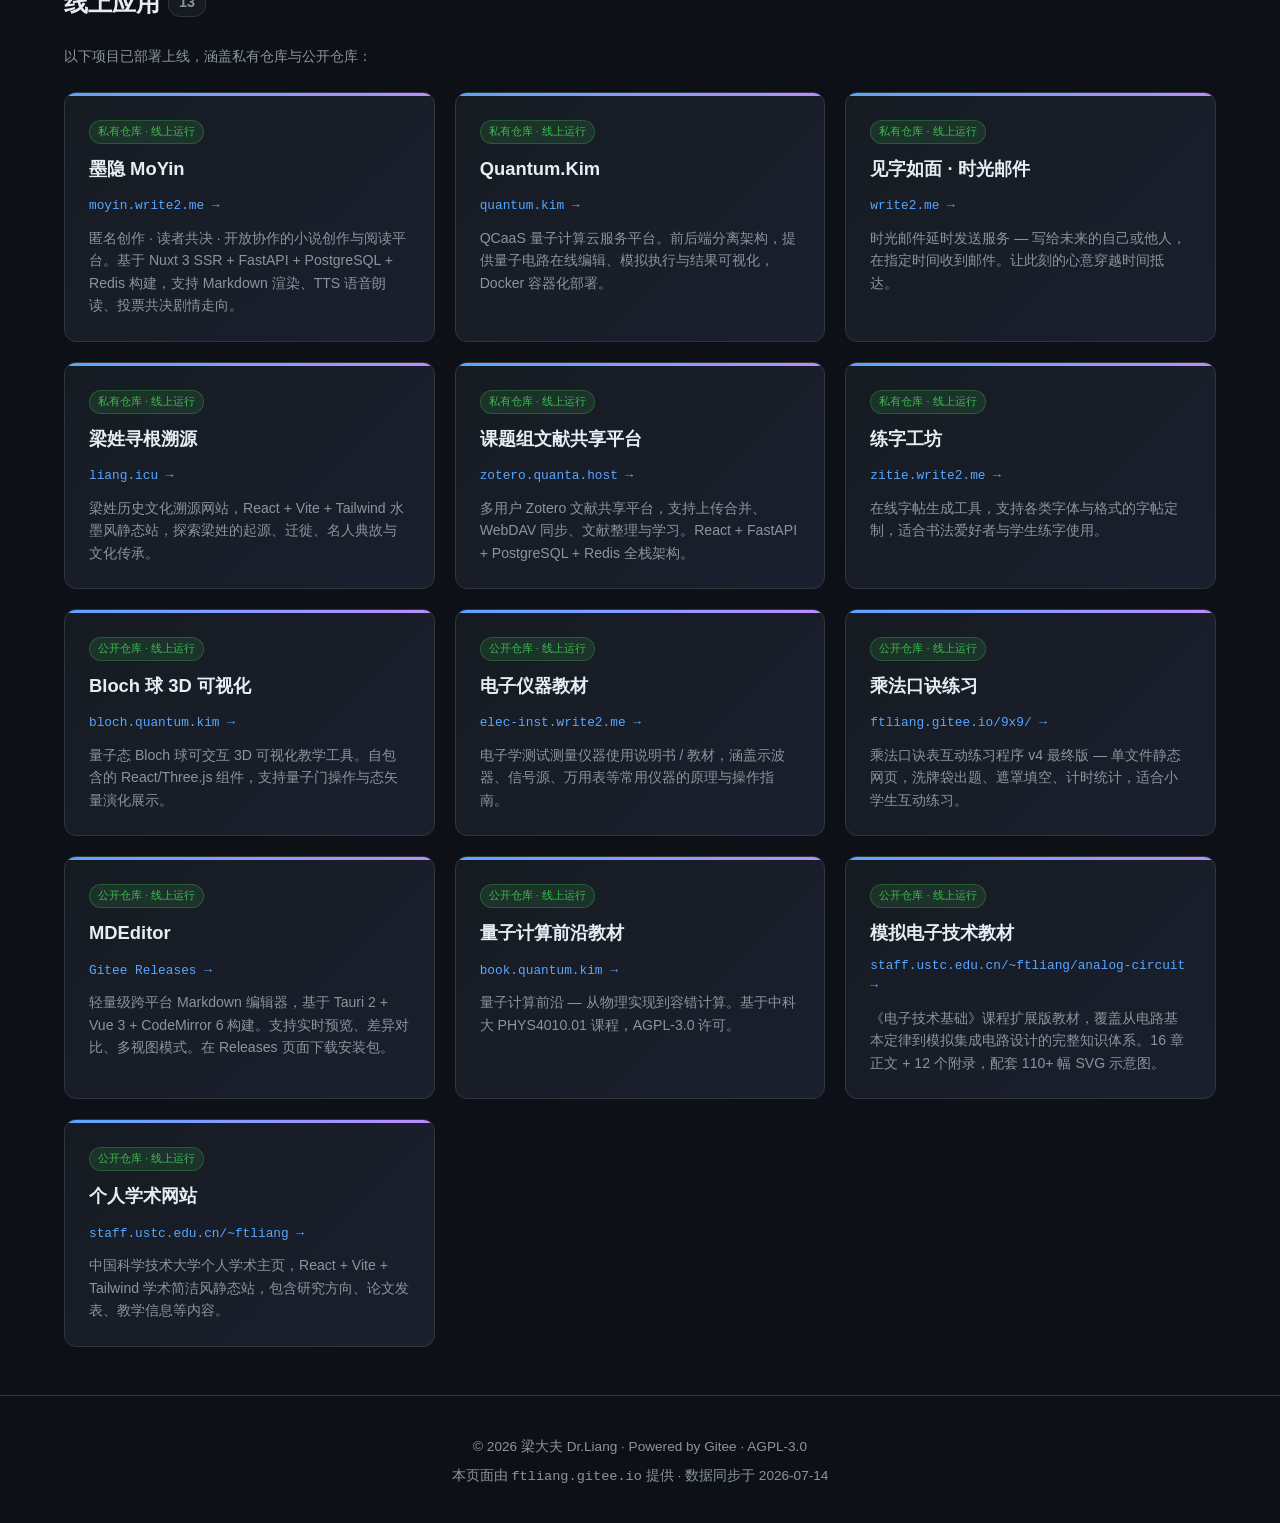
==== commit 9d45e5ed: "refactor: 移除本地目录对照分析区块" ====
--- a/index.html
+++ b/index.html
@@ -278,66 +278,6 @@
     margin-bottom: 10px;
   }
 
-  /* Analysis section */
-  .analysis-section { margin-top: 56px; }
-  .analysis-grid {
-    display: grid;
-    grid-template-columns: 1fr 1fr;
-    gap: 20px;
-    margin-bottom: 24px;
-  }
-  @media (max-width: 768px) {
-    .analysis-grid { grid-template-columns: 1fr; }
-  }
-  .analysis-card {
-    background: var(--bg-card);
-    border: 1px solid var(--border);
-    border-radius: 12px;
-    padding: 20px;
-  }
-  .analysis-card h4 {
-    font-size: 1rem;
-    font-weight: 600;
-    margin-bottom: 14px;
-    display: flex;
-    align-items: center;
-    gap: 8px;
-  }
-  .analysis-card h4 .icon { font-size: 1.2rem; }
-  .analysis-list {
-    list-style: none;
-    padding: 0;
-  }
-  .analysis-list li {
-    padding: 8px 0;
-    border-bottom: 1px solid var(--border);
-    font-size: .85rem;
-    display: flex;
-    align-items: center;
-    justify-content: space-between;
-    gap: 8px;
-  }
-  .analysis-list li:last-child { border-bottom: none; }
-  .analysis-list code {
-    font-family: 'Cascadia Code', 'Fira Code', monospace;
-    font-size: .82rem;
-    color: var(--orange);
-  }
-  .analysis-list .note {
-    color: var(--text-muted);
-    font-size: .78rem;
-    text-align: right;
-  }
-  .analysis-list .tag {
-    font-size: .7rem;
-    padding: 1px 7px;
-    border-radius: 10px;
-    white-space: nowrap;
-  }
-  .tag-warn { background: rgba(210,153,34,.12); color: var(--orange); border: 1px solid rgba(210,153,34,.25); }
-  .tag-external { background: rgba(88,166,255,.1); color: var(--accent); border: 1px solid rgba(88,166,255,.25); }
-  .tag-ok { background: rgba(63,185,80,.1); color: var(--green); border: 1px solid rgba(63,185,80,.25); }
-
   /* Footer */
   footer {
     text-align: center;
@@ -481,74 +421,6 @@
     </div>
   </div>
 
-  <div class="analysis-section">
-    <div class="section-title">
-      本地 E:\\Coder 目录扫描分析
-    </div>
-    <p style="color:var(--text-muted);font-size:.85rem;margin-bottom:24px;">扫描本地 <code style="color:var(--orange);font-family:'Cascadia Code',monospace">E:\\Coder</code> 下全部 25 个子目录，与 Gitee 仓库进行对照：</p>
-
-    <div class="analysis-grid">
-      <div class="analysis-card">
-        <h4><span class="icon">⚠️</span> 无 Git 仓库的本地目录（4 个）</h4>
-        <ul class="analysis-list">
-          <li><code>SlackPlan</code><span class="tag tag-warn">无远程仓库</span></li>
-          <li><code>TLine-master</code><span class="tag tag-warn">无远程仓库</span></li>
-          <li><code>TimeLine</code><span class="tag tag-warn">无远程仓库</span></li>
-          <li><code>小说</code><span class="tag tag-warn">无远程仓库</span></li>
-        </ul>
-      </div>
-      <div class="analysis-card">
-        <h4><span class="icon">🔗</span> 非 Gitee 远程仓库（2 个）</h4>
-        <ul class="analysis-list">
-          <li><code>TimeLine_APP</code><span class="note">git.ustc.edu.cn</span></li>
-          <li><code>TimeLine_WEB</code><span class="note">git.ustc.edu.cn</span></li>
-        </ul>
-        <h4 style="margin-top:20px"><span class="icon">✅</span> 已对照的本地目录（19 个）</h4>
-        <ul class="analysis-list">
-          <li><code>9X9</code><span class="tag tag-ok">9X9</span></li>
-          <li><code>9x9-web</code><span class="tag tag-ok">9x9-multiply-practice</span></li>
-          <li><code>BlochSphere</code><span class="tag tag-ok">BlochSphere</span></li>
-          <li><code>Book</code><span class="tag tag-ok">electronic-instruments-textbook</span></li>
-          <li><code>JokeQC</code><span class="tag tag-ok">JokeQC</span></li>
-          <li><code>Liang</code><span class="tag tag-ok">Liang</span></li>
-          <li><code>MDEditor</code><span class="tag tag-ok">MDEditor</span></li>
-          <li><code>QC_Book</code><span class="tag tag-ok">QC_Book</span></li>
-          <li><code>QuantumComputing</code><span class="tag tag-ok">quantum-computing-textbook</span></li>
-          <li><code>SureName</code><span class="tag tag-ok">liang.icu</span></li>
-          <li><code>WriterToMe</code><span class="tag tag-ok">timemail</span></li>
-          <li><code>Zitie-Web</code><span class="tag tag-ok">zitie-web</span></li>
-          <li><code>analog-circuit-textbook</code><span class="tag tag-ok">analog-circuit-textbook</span></li>
-          <li><code>class-advisor-ai</code><span class="tag tag-ok">class-advisor-ai</span></li>
-          <li><code>listen</code><span class="tag tag-ok">melodytrace-desktop</span></li>
-          <li><code>main</code><span class="tag tag-ok">ftliang.gitee.io</span></li>
-          <li><code>moyin-android</code><span class="tag tag-ok">moyin-android</span></li>
-          <li><code>moyin-web</code><span class="tag tag-ok">MoYin</span></li>
-          <li><code>zotero-share</code><span class="tag tag-ok">zotero-share</span></li>
-        </ul>
-      </div>
-    </div>
-
-    <div class="analysis-card" style="margin-top:20px">
-      <h4><span class="icon">📌</span> Gitee 上有仓库但本地 E:\\Coder 无对应目录（15 个，均为私有）</h4>
-      <ul class="analysis-list" style="display:grid;grid-template-columns:1fr 1fr;gap:0 24px">
-        <li><code>nsfc-review</code><span class="tag tag-warn">仅 Gitee</span></li>
-        <li><code>gb-test-sop</code><span class="tag tag-warn">仅 Gitee</span></li>
-        <li><code>gb-standard-review</code><span class="tag tag-warn">仅 Gitee</span></li>
-        <li><code>gb-translation-review</code><span class="tag tag-warn">仅 Gitee</span></li>
-        <li><code>deep-research</code><span class="tag tag-warn">仅 Gitee</span></li>
-        <li><code>server-security-scan</code><span class="tag tag-warn">仅 Gitee</span></li>
-        <li><code>md-to-latex-pipeline</code><span class="tag tag-warn">仅 Gitee</span></li>
-        <li><code>quantum-grading</code><span class="tag tag-warn">仅 Gitee</span></li>
-        <li><code>novel-creation-team</code><span class="tag tag-warn">仅 Gitee</span></li>
-        <li><code>patent-disclosure-review</code><span class="tag tag-warn">仅 Gitee</span></li>
-        <li><code>sci-review</code><span class="tag tag-warn">仅 Gitee</span></li>
-        <li><code>melodytrace-score</code><span class="tag tag-warn">仅 Gitee</span></li>
-        <li><code>MelodyScoreX</code><span class="tag tag-warn">仅 Gitee</span></li>
-        <li><code>MelodyTraceNote</code><span class="tag tag-warn">仅 Gitee</span></li>
-        <li><code>MelodyTrace</code><span class="tag tag-warn">仅 Gitee</span></li>
-      </ul>
-    </div>
-  </div>
 </div>
 
 <footer>
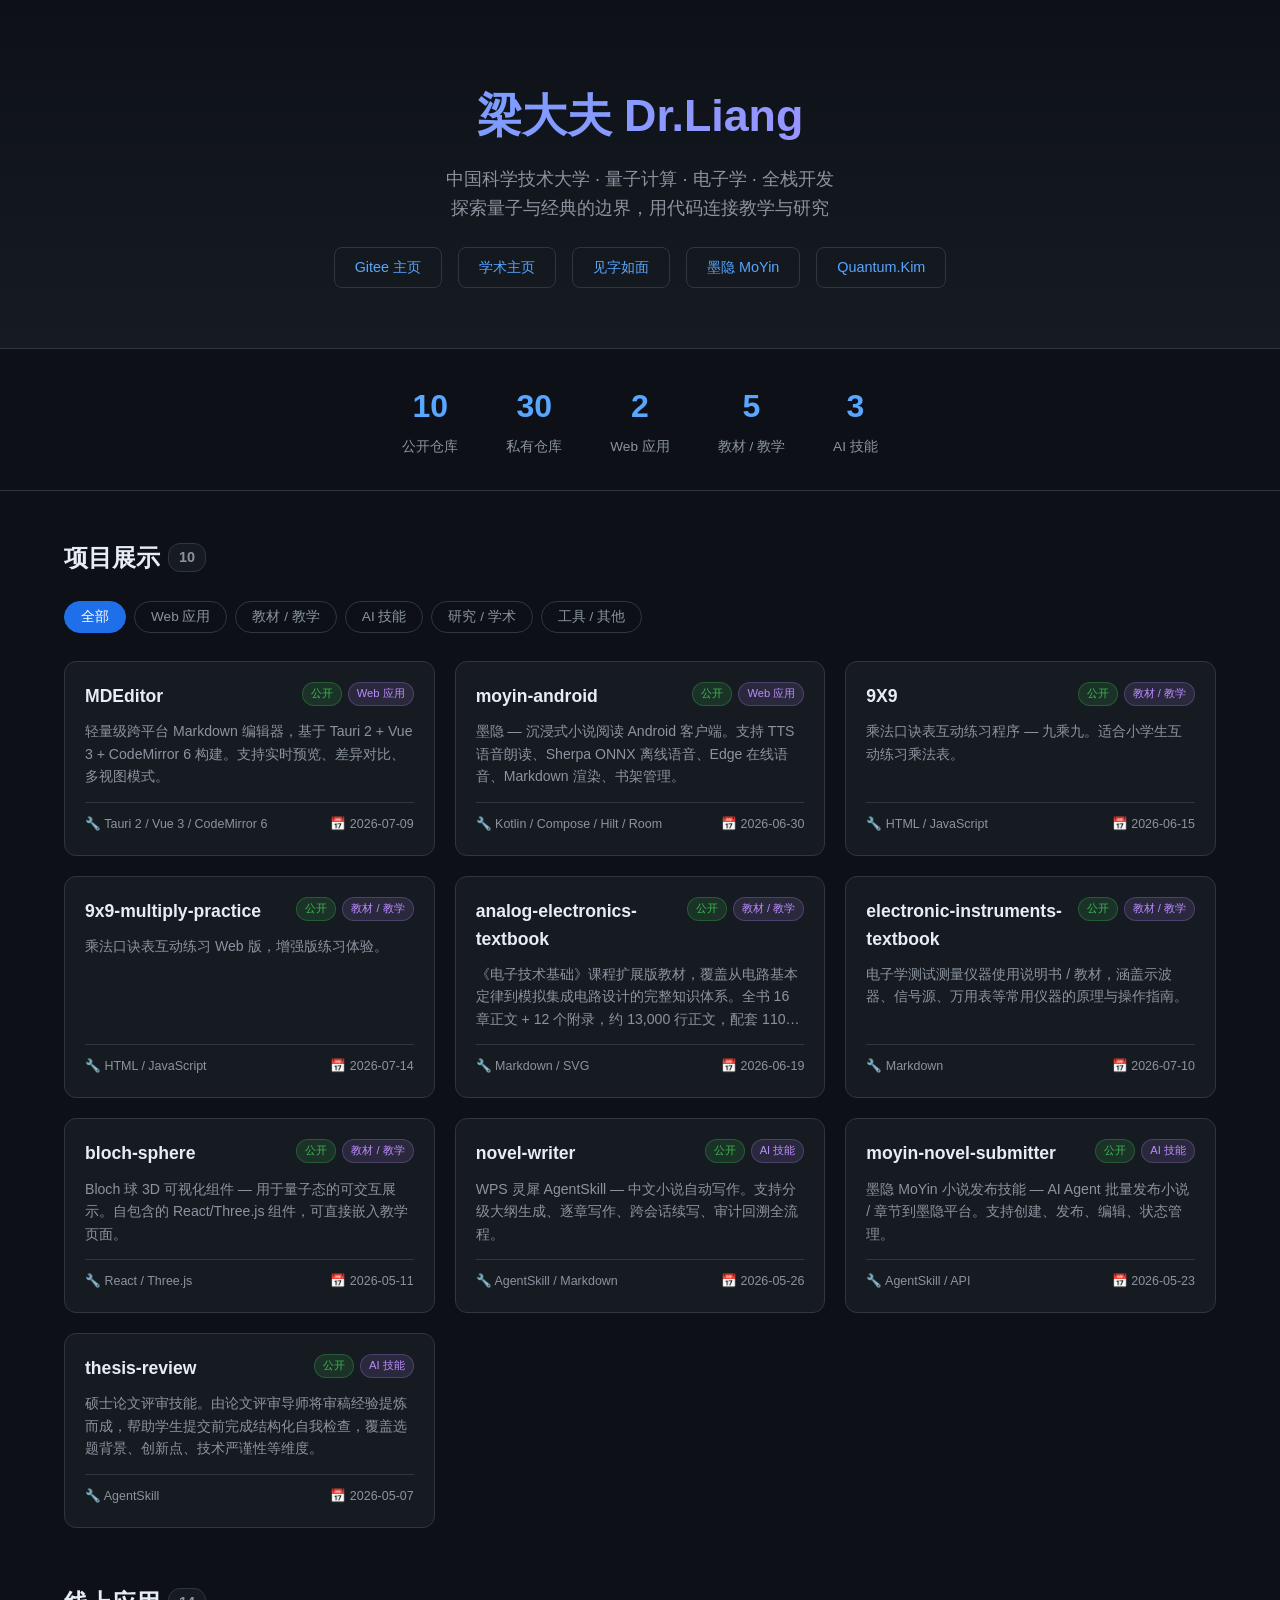
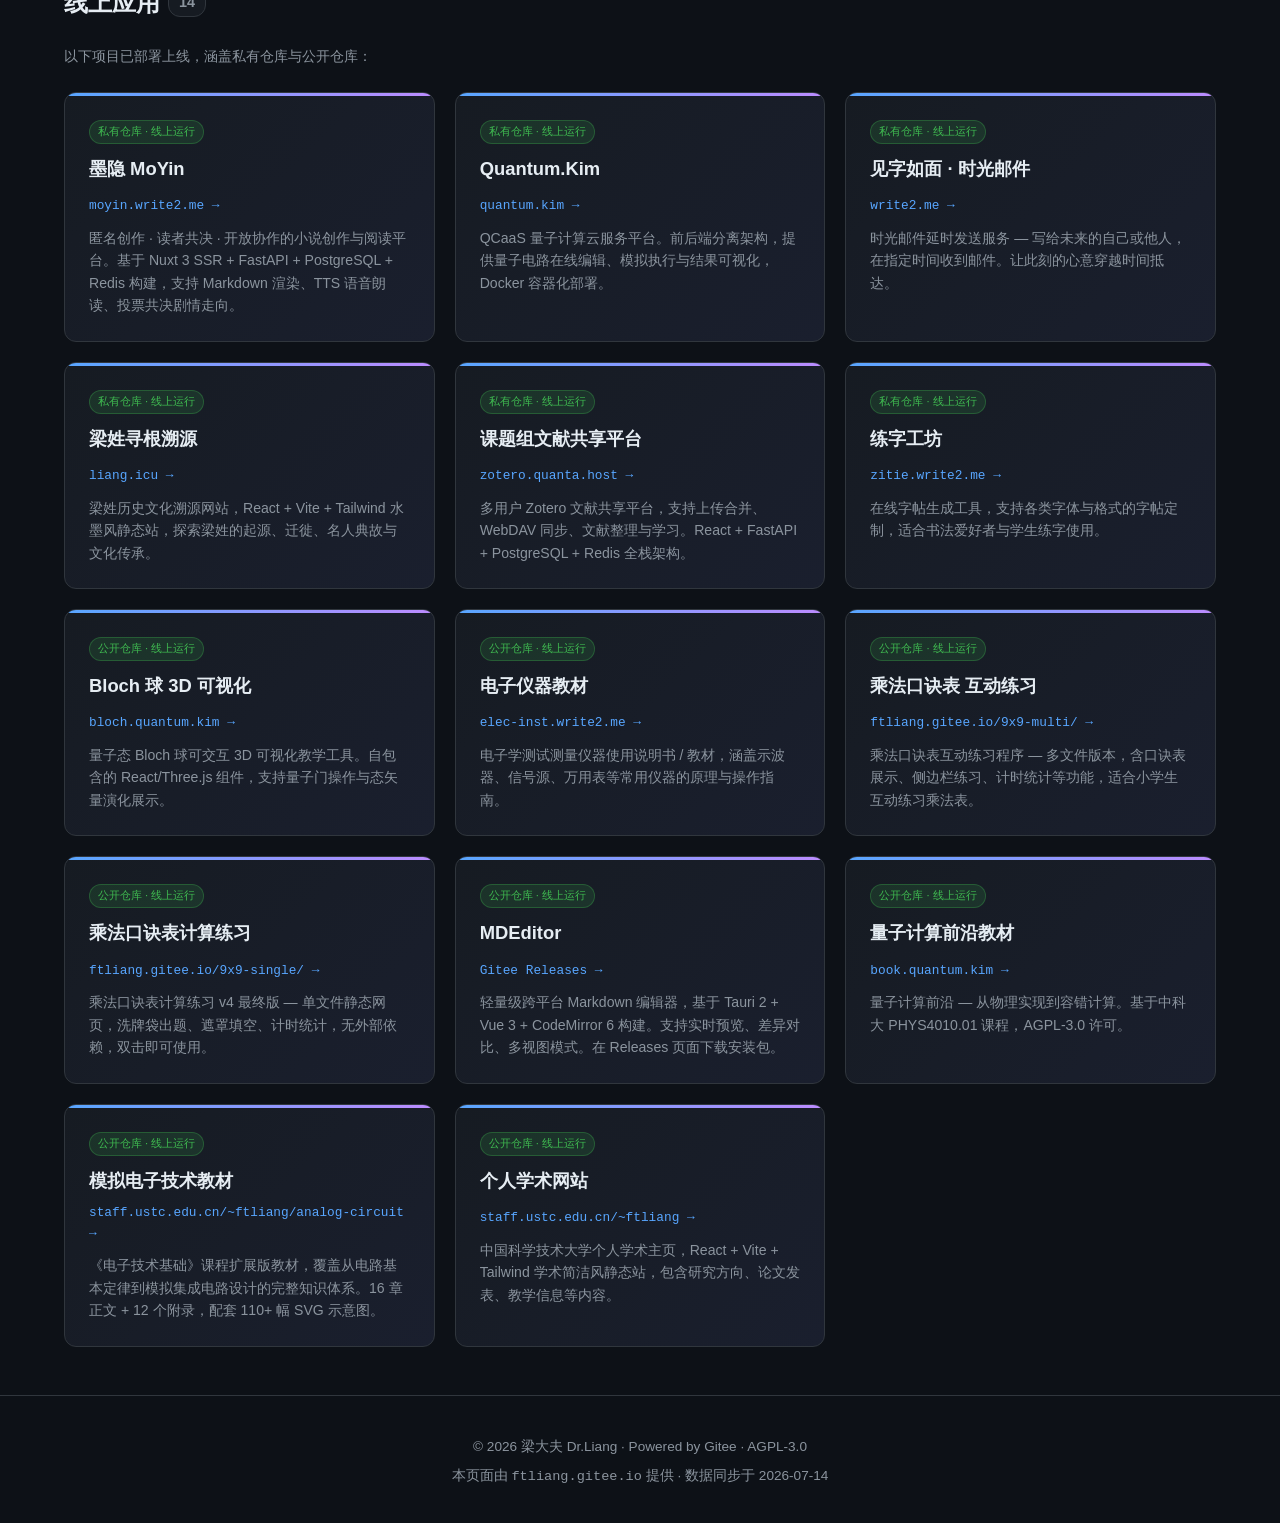
==== commit 6bf145a1: "fix: 拆分9x9为两个独立项目(互动练习+计算练习) Windows大小写不敏感导致9X9和9x9指向同一目录， 改用9x9-multi和9x9-single区分: - 9x9-multi: 多文" ====
--- a/index.html
+++ b/index.html
@@ -336,7 +336,7 @@
 
   <div class="live-section">
     <div class="section-title">
-      线上应用 <span class="count">13</span>
+      线上应用 <span class="count">14</span>
     </div>
     <p style="color:var(--text-muted);font-size:.85rem;margin-bottom:24px;">以下项目已部署上线，涵盖私有仓库与公开仓库：</p>
     <div class="live-grid">
@@ -390,9 +390,15 @@
       </div>
       <div class="live-card">
         <span class="live-tag">公开仓库 · 线上运行</span>
-        <h3>乘法口诀练习</h3>
-        <a class="live-url" href="./9x9/" target="_blank">ftliang.gitee.io/9x9/ →</a>
-        <div class="live-desc">乘法口诀表互动练习程序 v4 最终版 — 单文件静态网页，洗牌袋出题、遮罩填空、计时统计，适合小学生互动练习。</div>
+        <h3>乘法口诀表 互动练习</h3>
+        <a class="live-url" href="./9x9-multi/" target="_blank">ftliang.gitee.io/9x9-multi/ →</a>
+        <div class="live-desc">乘法口诀表互动练习程序 — 多文件版本，含口诀表展示、侧边栏练习、计时统计等功能，适合小学生互动练习乘法表。</div>
+      </div>
+      <div class="live-card">
+        <span class="live-tag">公开仓库 · 线上运行</span>
+        <h3>乘法口诀表计算练习</h3>
+        <a class="live-url" href="./9x9-single/" target="_blank">ftliang.gitee.io/9x9-single/ →</a>
+        <div class="live-desc">乘法口诀表计算练习 v4 最终版 — 单文件静态网页，洗牌袋出题、遮罩填空、计时统计，无外部依赖，双击即可使用。</div>
       </div>
       <div class="live-card">
         <span class="live-tag">公开仓库 · 线上运行</span>
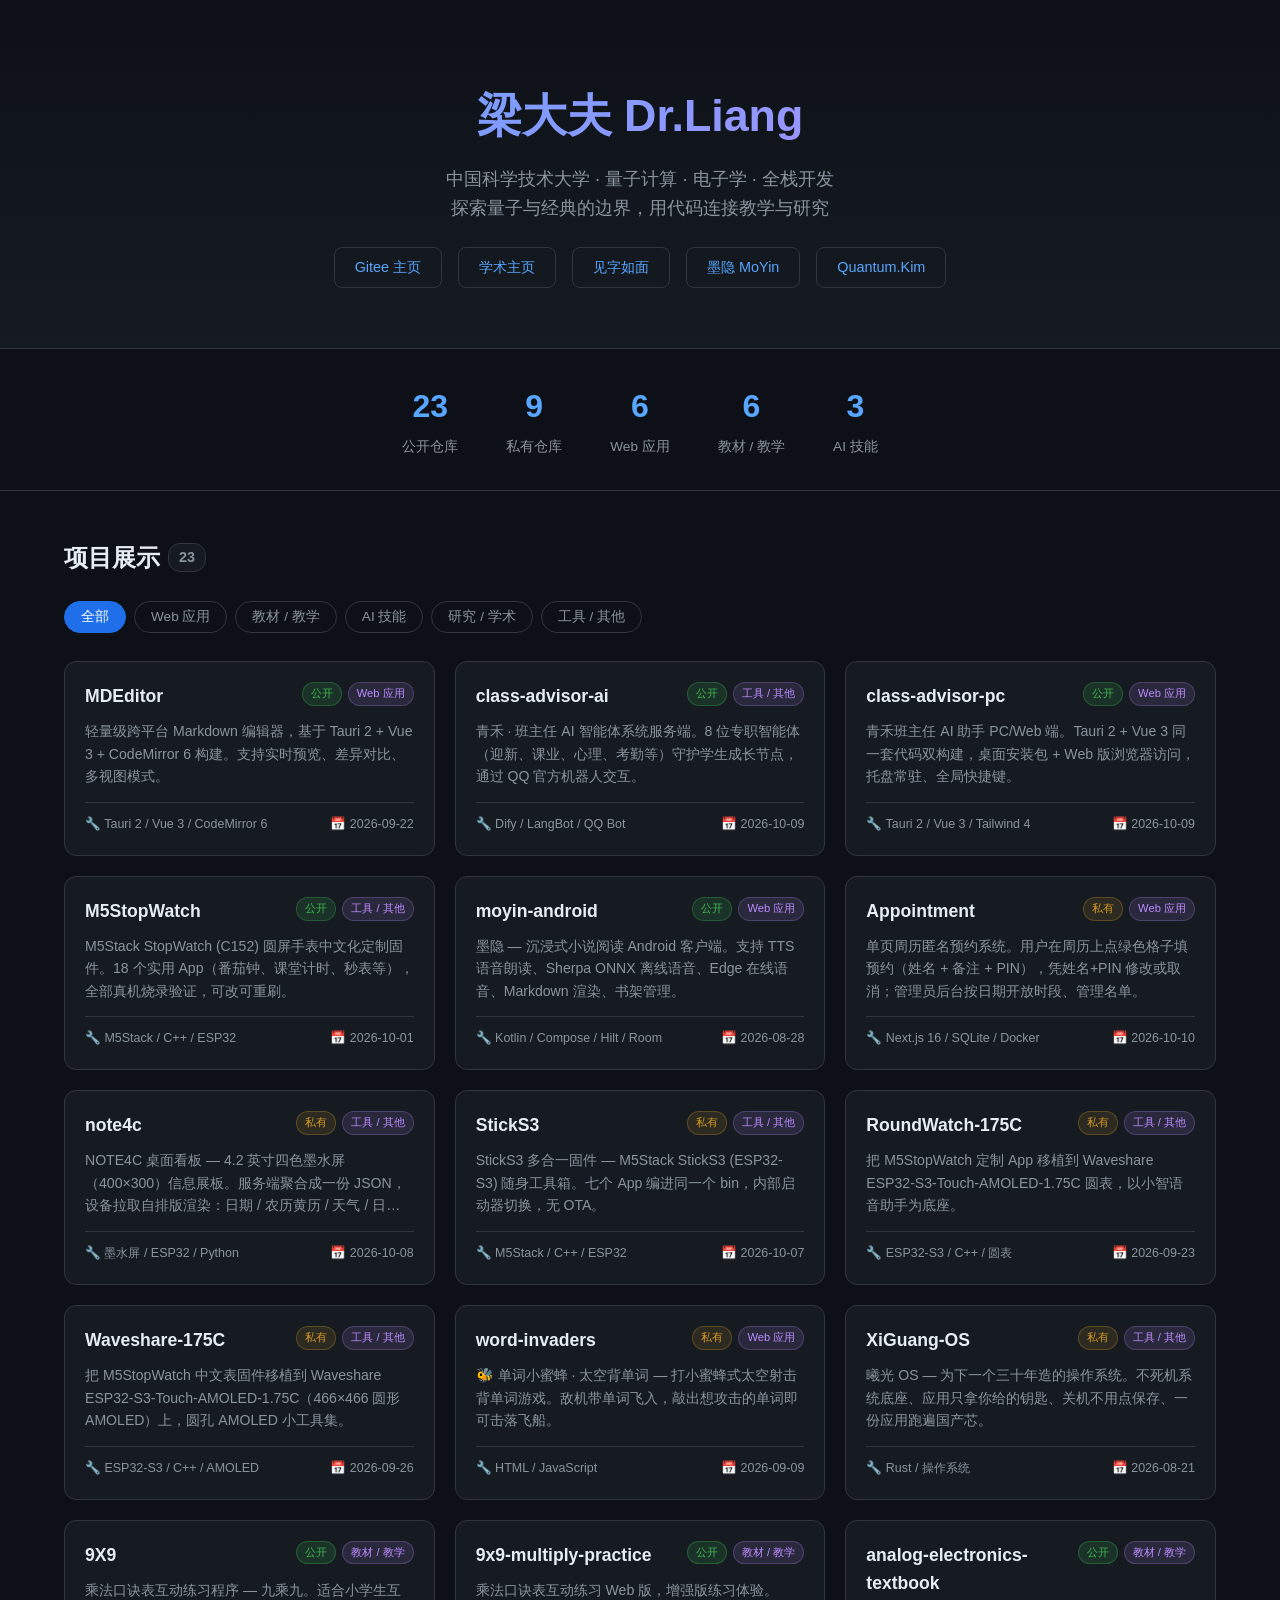
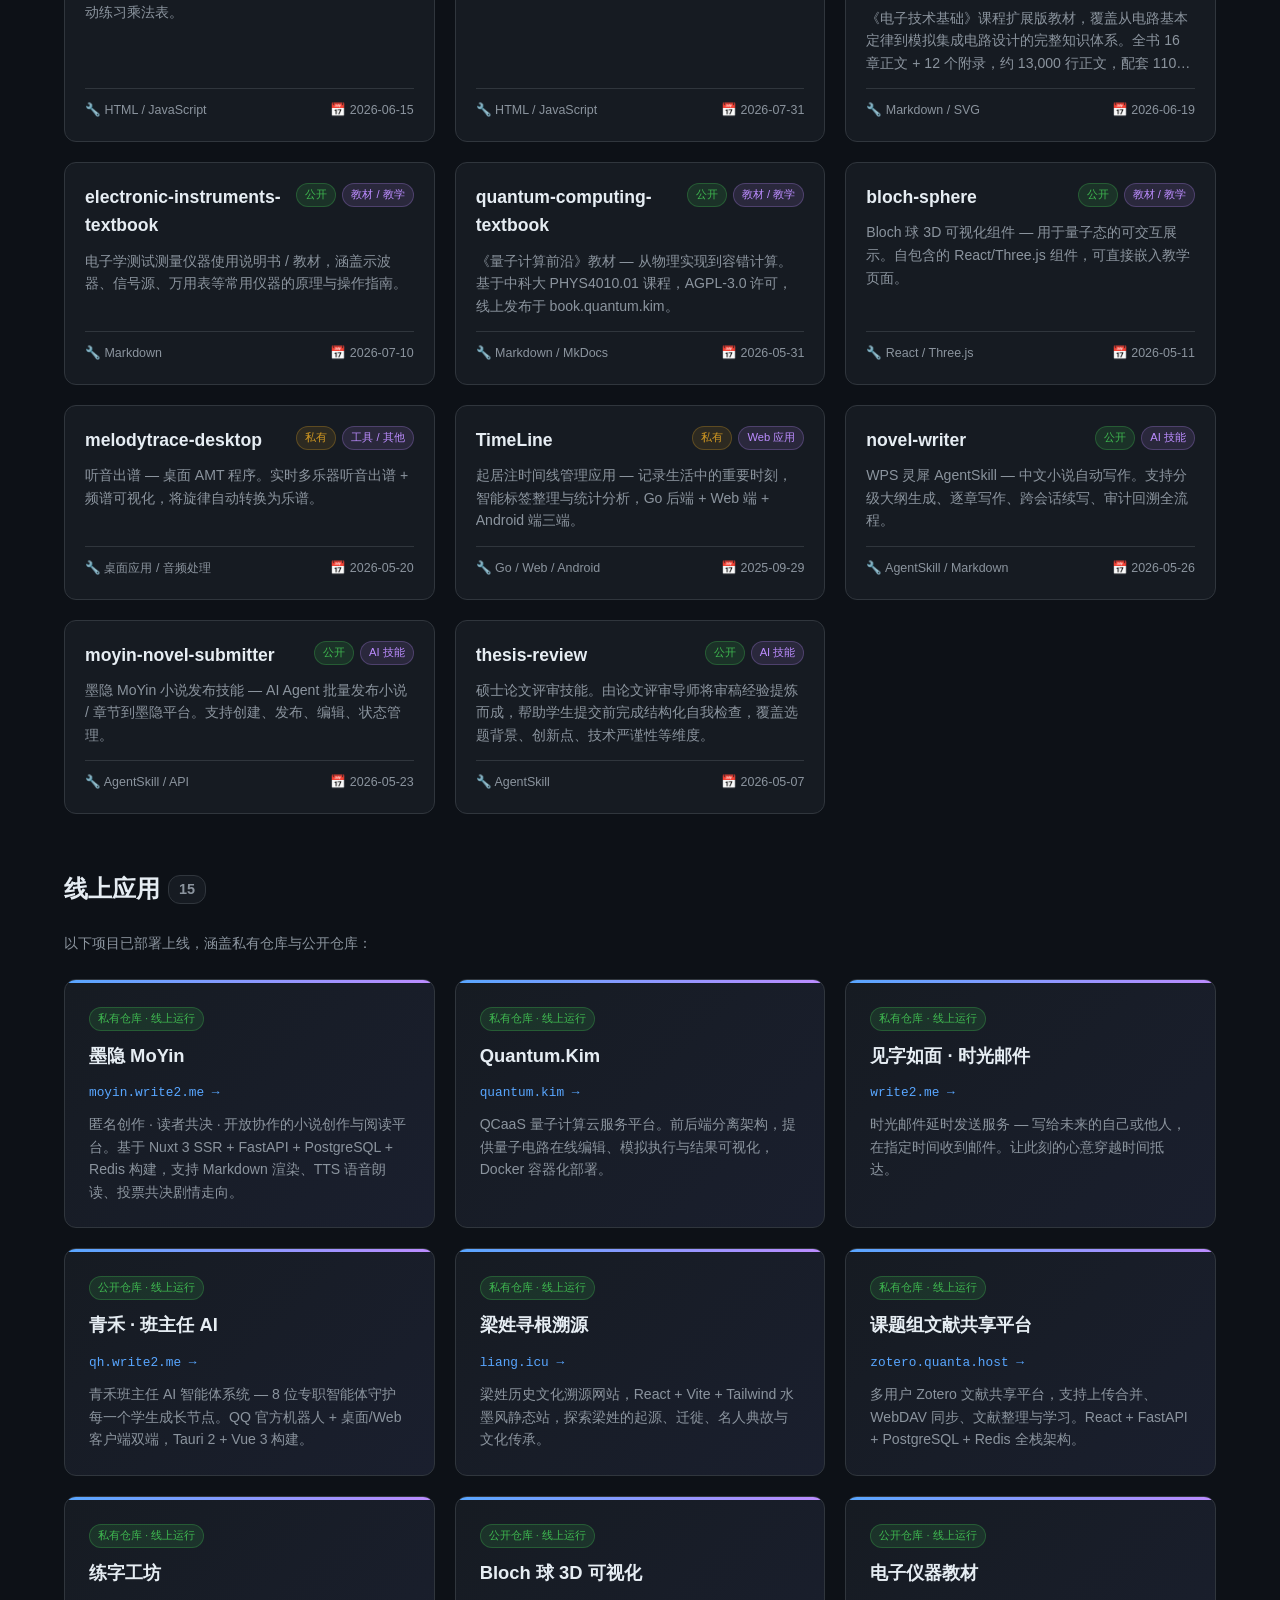
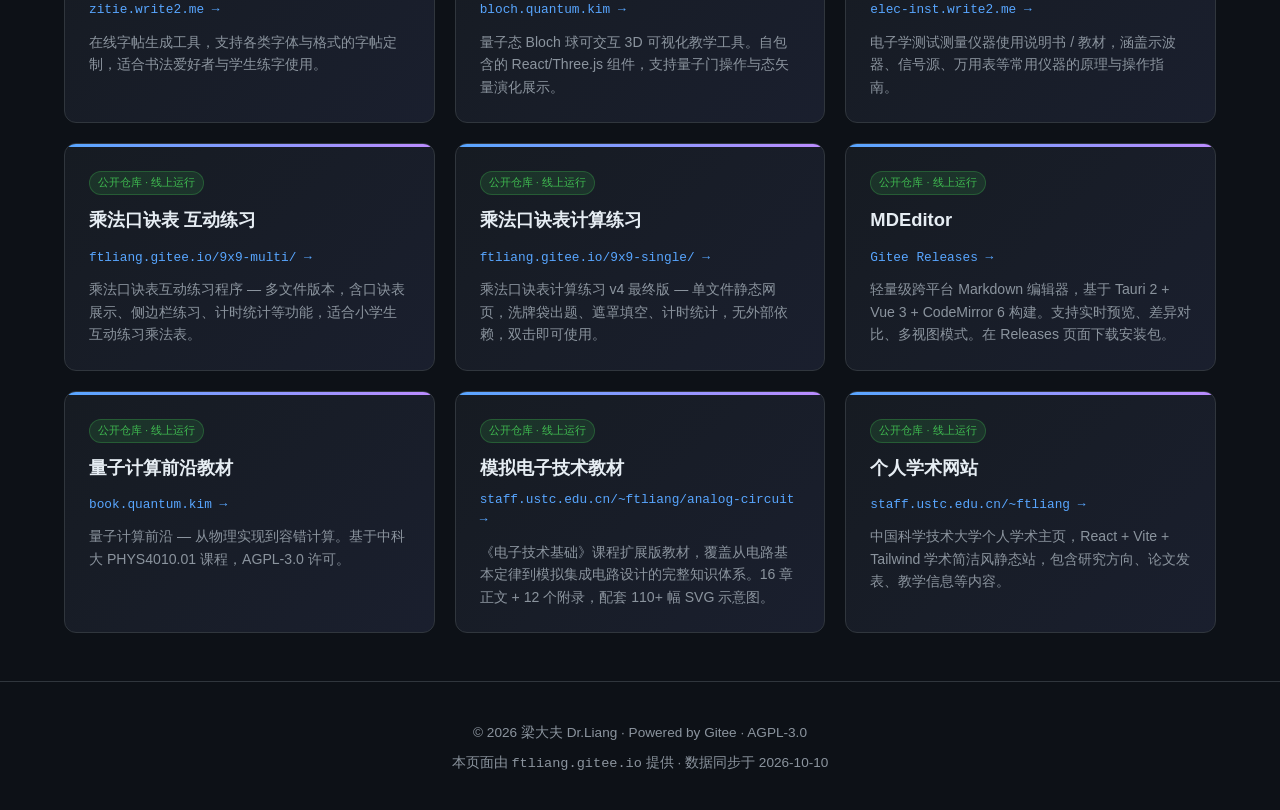
==== commit 53b40628: "feat: 更新项目展示页，网格扩充至23个项目(公开+私有)，线上应用新增青禾AI - 项目网格由10个公开仓库扩展为23个项目，新增公开/私有徽章区分 - 新增公开仓库: class-adviso" ====
--- a/index.html
+++ b/index.html
@@ -189,6 +189,7 @@
     white-space: nowrap;
   }
   .badge-public { background: rgba(63,185,80,.15); color: var(--green); border: 1px solid rgba(63,185,80,.3); }
+  .badge-private { background: rgba(210,153,34,.12); color: var(--orange); border: 1px solid rgba(210,153,34,.3); }
   .badge-cat { background: rgba(188,140,255,.12); color: var(--purple); border: 1px solid rgba(188,140,255,.25); }
 
   .card-desc {
@@ -312,7 +313,7 @@
 
 <div class="stats">
   <div class="stat-item"><div class="num" id="stat-total">0</div><div class="label">公开仓库</div></div>
-  <div class="stat-item"><div class="num" id="stat-pri">30</div><div class="label">私有仓库</div></div>
+  <div class="stat-item"><div class="num" id="stat-pri">0</div><div class="label">私有仓库</div></div>
   <div class="stat-item"><div class="num" id="stat-web">0</div><div class="label">Web 应用</div></div>
   <div class="stat-item"><div class="num" id="stat-edu">0</div><div class="label">教材 / 教学</div></div>
   <div class="stat-item"><div class="num" id="stat-skill">0</div><div class="label">AI 技能</div></div>
@@ -336,7 +337,7 @@
 
   <div class="live-section">
     <div class="section-title">
-      线上应用 <span class="count">14</span>
+      线上应用 <span class="count">15</span>
     </div>
     <p style="color:var(--text-muted);font-size:.85rem;margin-bottom:24px;">以下项目已部署上线，涵盖私有仓库与公开仓库：</p>
     <div class="live-grid">
@@ -359,6 +360,12 @@
         <div class="live-desc">时光邮件延时发送服务 — 写给未来的自己或他人，在指定时间收到邮件。让此刻的心意穿越时间抵达。</div>
       </div>
       <div class="live-card">
+        <span class="live-tag">公开仓库 · 线上运行</span>
+        <h3>青禾 · 班主任 AI</h3>
+        <a class="live-url" href="https://qh.write2.me" target="_blank">qh.write2.me →</a>
+        <div class="live-desc">青禾班主任 AI 智能体系统 — 8 位专职智能体守护每一个学生成长节点。QQ 官方机器人 + 桌面/Web 客户端双端，Tauri 2 + Vue 3 构建。</div>
+      </div>
+      <div class="live-card">
         <span class="live-tag">私有仓库 · 线上运行</span>
         <h3>梁姓寻根溯源</h3>
         <a class="live-url" href="https://liang.icu" target="_blank">liang.icu →</a>
@@ -431,7 +438,7 @@
 
 <footer>
   <p>© 2026 梁大夫 Dr.Liang · Powered by <a href="https://gitee.com/ftliang" target="_blank">Gitee</a> · AGPL-3.0</p>
-  <p style="margin-top:8px;">本页面由 <code>ftliang.gitee.io</code> 提供 · 数据同步于 2026-07-14</p>
+  <p style="margin-top:8px;">本页面由 <code>ftliang.gitee.io</code> 提供 · 数据同步于 2026-10-10</p>
 </footer>
 
 <script>
@@ -440,23 +447,103 @@
     name: "MDEditor",
     desc: "轻量级跨平台 Markdown 编辑器，基于 Tauri 2 + Vue 3 + CodeMirror 6 构建。支持实时预览、差异对比、多视图模式。",
     url: "https://gitee.com/ftliang/MDEditor",
-    cat: "web", catLabel: "Web 应用",
-    updated: "2026-07-09",
+    cat: "web", catLabel: "Web 应用", visibility: "public",
+    updated: "2026-09-22",
     tech: "Tauri 2 / Vue 3 / CodeMirror 6"
+  },
+  {
+    name: "class-advisor-ai",
+    desc: "青禾 · 班主任 AI 智能体系统服务端。8 位专职智能体（迎新、课业、心理、考勤等）守护学生成长节点，通过 QQ 官方机器人交互。",
+    url: "https://gitee.com/ftliang/class-advisor-ai",
+    cat: "tool", catLabel: "工具 / 其他", visibility: "public",
+    updated: "2026-10-09",
+    tech: "Dify / LangBot / QQ Bot"
+  },
+  {
+    name: "class-advisor-pc",
+    desc: "青禾班主任 AI 助手 PC/Web 端。Tauri 2 + Vue 3 同一套代码双构建，桌面安装包 + Web 版浏览器访问，托盘常驻、全局快捷键。",
+    url: "https://gitee.com/ftliang/class-advisor-pc",
+    cat: "web", catLabel: "Web 应用", visibility: "public",
+    updated: "2026-10-09",
+    tech: "Tauri 2 / Vue 3 / Tailwind 4"
+  },
+  {
+    name: "M5StopWatch",
+    desc: "M5Stack StopWatch (C152) 圆屏手表中文化定制固件。18 个实用 App（番茄钟、课堂计时、秒表等），全部真机烧录验证，可改可重刷。",
+    url: "https://gitee.com/ftliang/M5StopWatch",
+    cat: "tool", catLabel: "工具 / 其他", visibility: "public",
+    updated: "2026-10-01",
+    tech: "M5Stack / C++ / ESP32"
   },
   {
     name: "moyin-android",
     desc: "墨隐 — 沉浸式小说阅读 Android 客户端。支持 TTS 语音朗读、Sherpa ONNX 离线语音、Edge 在线语音、Markdown 渲染、书架管理。",
     url: "https://gitee.com/ftliang/moyin-android",
-    cat: "web", catLabel: "Web 应用",
-    updated: "2026-06-30",
+    cat: "web", catLabel: "Web 应用", visibility: "public",
+    updated: "2026-08-28",
     tech: "Kotlin / Compose / Hilt / Room"
+  },
+  {
+    name: "Appointment",
+    desc: "单页周历匿名预约系统。用户在周历上点绿色格子填预约（姓名 + 备注 + PIN），凭姓名+PIN 修改或取消；管理员后台按日期开放时段、管理名单。",
+    url: "https://gitee.com/ftliang/appointment",
+    cat: "web", catLabel: "Web 应用", visibility: "private",
+    updated: "2026-10-10",
+    tech: "Next.js 16 / SQLite / Docker"
+  },
+  {
+    name: "note4c",
+    desc: "NOTE4C 桌面看板 — 4.2 英寸四色墨水屏（400×300）信息展板。服务端聚合成一份 JSON，设备拉取自排版渲染：日期 / 农历黄历 / 天气 / 日程 / 位置。",
+    url: "",
+    cat: "tool", catLabel: "工具 / 其他", visibility: "private",
+    updated: "2026-10-08",
+    tech: "墨水屏 / ESP32 / Python"
+  },
+  {
+    name: "StickS3",
+    desc: "StickS3 多合一固件 — M5Stack StickS3 (ESP32-S3) 随身工具箱。七个 App 编进同一个 bin，内部启动器切换，无 OTA。",
+    url: "https://gitee.com/ftliang/StickS3",
+    cat: "tool", catLabel: "工具 / 其他", visibility: "private",
+    updated: "2026-10-07",
+    tech: "M5Stack / C++ / ESP32"
+  },
+  {
+    name: "RoundWatch-175C",
+    desc: "把 M5StopWatch 定制 App 移植到 Waveshare ESP32-S3-Touch-AMOLED-1.75C 圆表，以小智语音助手为底座。",
+    url: "https://gitee.com/ftliang/RoundWatch-175C",
+    cat: "tool", catLabel: "工具 / 其他", visibility: "private",
+    updated: "2026-09-23",
+    tech: "ESP32-S3 / C++ / 圆表"
+  },
+  {
+    name: "Waveshare-175C",
+    desc: "把 M5StopWatch 中文表固件移植到 Waveshare ESP32-S3-Touch-AMOLED-1.75C（466×466 圆形 AMOLED）上，圆孔 AMOLED 小工具集。",
+    url: "https://gitee.com/ftliang/Waveshare-175C",
+    cat: "tool", catLabel: "工具 / 其他", visibility: "private",
+    updated: "2026-09-26",
+    tech: "ESP32-S3 / C++ / AMOLED"
+  },
+  {
+    name: "word-invaders",
+    desc: "🐝 单词小蜜蜂 · 太空背单词 — 打小蜜蜂式太空射击背单词游戏。敌机带单词飞入，敲出想攻击的单词即可击落飞船。",
+    url: "https://gitee.com/ftliang/word-invaders",
+    cat: "web", catLabel: "Web 应用", visibility: "private",
+    updated: "2026-09-09",
+    tech: "HTML / JavaScript"
+  },
+  {
+    name: "XiGuang-OS",
+    desc: "曦光 OS — 为下一个三十年造的操作系统。不死机系统底座、应用只拿你给的钥匙、关机不用点保存、一份应用跑遍国产芯。",
+    url: "https://gitee.com/ftliang/xiguang-os",
+    cat: "tool", catLabel: "工具 / 其他", visibility: "private",
+    updated: "2026-08-21",
+    tech: "Rust / 操作系统"
   },
   {
     name: "9X9",
     desc: "乘法口诀表互动练习程序 — 九乘九。适合小学生互动练习乘法表。",
     url: "https://gitee.com/ftliang/9X9",
-    cat: "edu", catLabel: "教材 / 教学",
+    cat: "edu", catLabel: "教材 / 教学", visibility: "public",
     updated: "2026-06-15",
     tech: "HTML / JavaScript"
   },
@@ -464,15 +551,15 @@
     name: "9x9-multiply-practice",
     desc: "乘法口诀表互动练习 Web 版，增强版练习体验。",
     url: "https://gitee.com/ftliang/9x9-multiply-practice",
-    cat: "edu", catLabel: "教材 / 教学",
-    updated: "2026-07-14",
+    cat: "edu", catLabel: "教材 / 教学", visibility: "public",
+    updated: "2026-07-31",
     tech: "HTML / JavaScript"
   },
   {
     name: "analog-electronics-textbook",
     desc: "《电子技术基础》课程扩展版教材，覆盖从电路基本定律到模拟集成电路设计的完整知识体系。全书 16 章正文 + 12 个附录，约 13,000 行正文，配套 110+ 幅 SVG 示意图。",
     url: "https://gitee.com/ftliang/analog-electronics-textbook",
-    cat: "edu", catLabel: "教材 / 教学",
+    cat: "edu", catLabel: "教材 / 教学", visibility: "public",
     updated: "2026-06-19",
     tech: "Markdown / SVG"
   },
@@ -480,23 +567,47 @@
     name: "electronic-instruments-textbook",
     desc: "电子学测试测量仪器使用说明书 / 教材，涵盖示波器、信号源、万用表等常用仪器的原理与操作指南。",
     url: "https://gitee.com/ftliang/electronic-instruments-textbook",
-    cat: "edu", catLabel: "教材 / 教学",
+    cat: "edu", catLabel: "教材 / 教学", visibility: "public",
     updated: "2026-07-10",
     tech: "Markdown"
+  },
+  {
+    name: "quantum-computing-textbook",
+    desc: "《量子计算前沿》教材 — 从物理实现到容错计算。基于中科大 PHYS4010.01 课程，AGPL-3.0 许可，线上发布于 book.quantum.kim。",
+    url: "https://gitee.com/ftliang/quantum-computing-textbook",
+    cat: "edu", catLabel: "教材 / 教学", visibility: "public",
+    updated: "2026-05-31",
+    tech: "Markdown / MkDocs"
   },
   {
     name: "bloch-sphere",
     desc: "Bloch 球 3D 可视化组件 — 用于量子态的可交互展示。自包含的 React/Three.js 组件，可直接嵌入教学页面。",
     url: "https://gitee.com/ftliang/bloch-sphere",
-    cat: "edu", catLabel: "教材 / 教学",
+    cat: "edu", catLabel: "教材 / 教学", visibility: "public",
     updated: "2026-05-11",
     tech: "React / Three.js"
+  },
+  {
+    name: "melodytrace-desktop",
+    desc: "听音出谱 — 桌面 AMT 程序。实时多乐器听音出谱 + 频谱可视化，将旋律自动转换为乐谱。",
+    url: "https://gitee.com/ftliang/melodytrace-desktop",
+    cat: "tool", catLabel: "工具 / 其他", visibility: "private",
+    updated: "2026-05-20",
+    tech: "桌面应用 / 音频处理"
+  },
+  {
+    name: "TimeLine",
+    desc: "起居注时间线管理应用 — 记录生活中的重要时刻，智能标签整理与统计分析，Go 后端 + Web 端 + Android 端三端。",
+    url: "https://git.ustc.edu.cn/Liang/timeline_web",
+    cat: "web", catLabel: "Web 应用", visibility: "private",
+    updated: "2025-09-29",
+    tech: "Go / Web / Android"
   },
   {
     name: "novel-writer",
     desc: "WPS 灵犀 AgentSkill — 中文小说自动写作。支持分级大纲生成、逐章写作、跨会话续写、审计回溯全流程。",
     url: "https://gitee.com/ftliang/novel-writer",
-    cat: "skill", catLabel: "AI 技能",
+    cat: "skill", catLabel: "AI 技能", visibility: "public",
     updated: "2026-05-26",
     tech: "AgentSkill / Markdown"
   },
@@ -504,7 +615,7 @@
     name: "moyin-novel-submitter",
     desc: "墨隐 MoYin 小说发布技能 — AI Agent 批量发布小说 / 章节到墨隐平台。支持创建、发布、编辑、状态管理。",
     url: "https://gitee.com/ftliang/moyin-novel-submitter",
-    cat: "skill", catLabel: "AI 技能",
+    cat: "skill", catLabel: "AI 技能", visibility: "public",
     updated: "2026-05-23",
     tech: "AgentSkill / API"
   },
@@ -512,7 +623,7 @@
     name: "thesis-review",
     desc: "硕士论文评审技能。由论文评审导师将审稿经验提炼而成，帮助学生提交前完成结构化自我检查，覆盖选题背景、创新点、技术严谨性等维度。",
     url: "https://gitee.com/ftliang/thesis-review",
-    cat: "skill", catLabel: "AI 技能",
+    cat: "skill", catLabel: "AI 技能", visibility: "public",
     updated: "2026-05-07",
     tech: "AgentSkill"
   },
@@ -526,13 +637,16 @@
   filtered.forEach(p => {
     const card = document.createElement('div');
     card.className = 'card';
-    const badges = `
-      <span class="badge badge-public">公开</span>
-      <span class="badge badge-cat">${p.catLabel}</span>
-    `;
+    const visBadge = p.visibility === 'private'
+      ? '<span class="badge badge-private">私有</span>'
+      : '<span class="badge badge-public">公开</span>';
+    const badges = `${visBadge}<span class="badge badge-cat">${p.catLabel}</span>`;
+    const nameHtml = p.url
+      ? `<a href="${p.url}" target="_blank">${p.name}</a>`
+      : `<span>${p.name}</span>`;
     card.innerHTML = `
       <div class="card-header">
-        <h3><a href="${p.url}" target="_blank">${p.name}</a></h3>
+        <h3>${nameHtml}</h3>
         <div class="badges">${badges}</div>
       </div>
       <div class="card-desc">${p.desc}</div>
@@ -550,10 +664,10 @@
 
 function renderStats() {
   document.getElementById('stat-total').textContent = projects.length;
+  document.getElementById('stat-pri').textContent = projects.filter(p => p.visibility === 'private').length;
   document.getElementById('stat-web').textContent = projects.filter(p => p.cat === 'web').length;
   document.getElementById('stat-edu').textContent = projects.filter(p => p.cat === 'edu').length;
   document.getElementById('stat-skill').textContent = projects.filter(p => p.cat === 'skill').length;
-  // stat-pri is hardcoded as 30 in HTML
 }
 
 document.querySelectorAll('.filter-btn').forEach(btn => {
